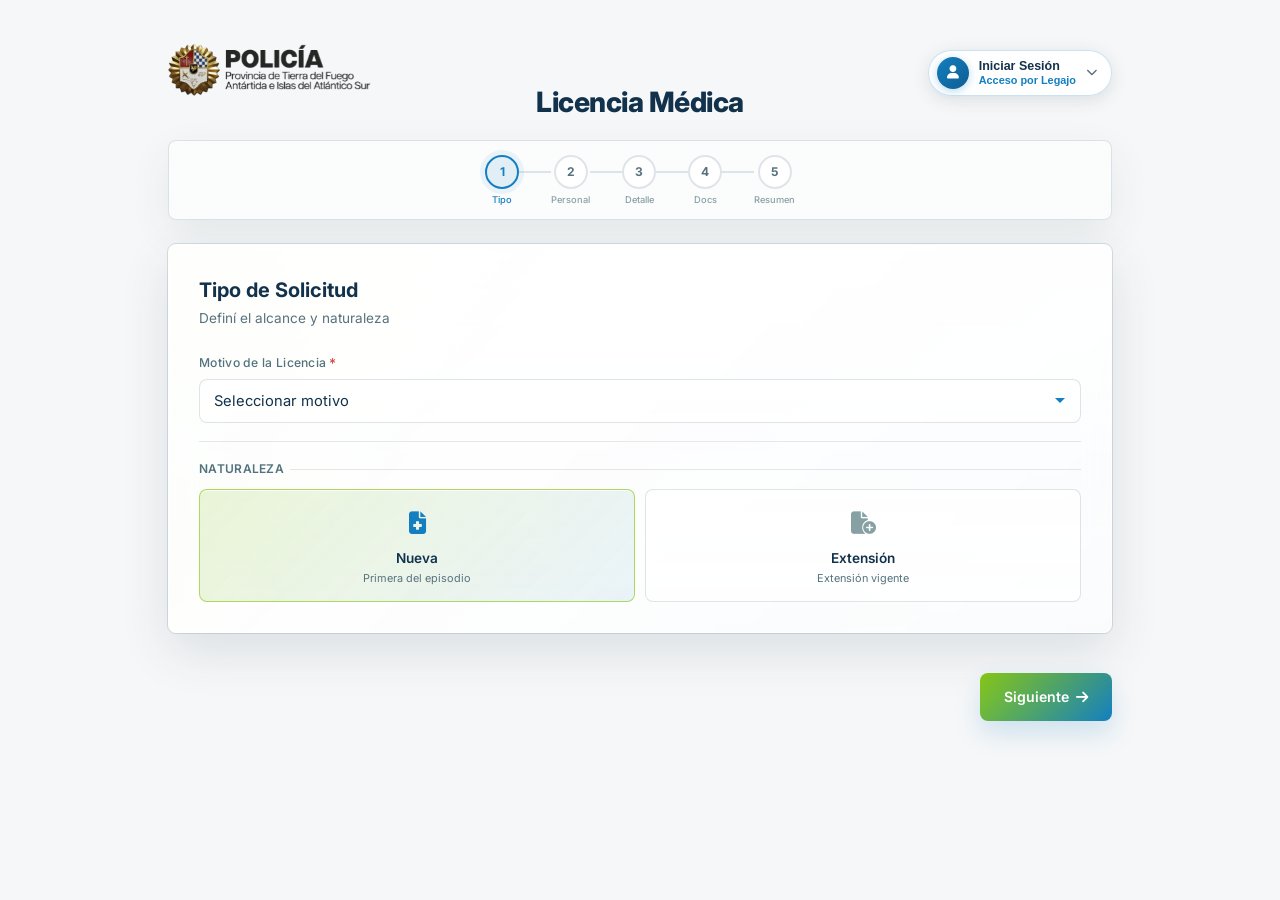
==== index.html @ 3d6df46b "style: refactor HTML structure to improve layout consistency and code readability" ====
<!DOCTYPE html>
<html lang="es">

<head>
    <meta charset="UTF-8">
    <meta name="viewport" content="width=device-width, initial-scale=1.0, maximum-scale=1.0, user-scalable=no">
    <title>Policía de Tierra del Fuego - Licencia Médica</title>

    <!-- Fonts & Icons -->
    <link rel="preconnect" href="https://fonts.googleapis.com">
    <link rel="preconnect" href="https://fonts.gstatic.com" crossorigin>
    <link
        href="https://fonts.googleapis.com/css2?family=Inter:ital,opsz,wght@0,14..32,100..900;1,14..32,100..900&display=swap"
        rel="stylesheet">
    <link rel="stylesheet" href="https://cdnjs.cloudflare.com/ajax/libs/font-awesome/6.5.0/css/all.min.css">

    <!-- Custom Styles -->
    <link rel="stylesheet" href="styles.css">
</head>

<body>
    <div class="bg-atm"></div>
    <div class="toast-c" id="toastC"></div>

    <!-- ═══ MODAL ÉXITO DE SOLICITUD ═══ -->
    <div class="mod-ov" id="modOk">
        <div class="mod-bx">
            <div class="si"><i class="fas fa-check"></i></div>
            <h2>Solicitud Registrada</h2>
            <p>La licencia fue ingresada al sistema.</p>
            <div class="tr-num" id="trNum">LM-2025-00001</div>
            <p style="font-size:.75rem;margin-top:4px">Se notificará automáticamente al jefe de dependencia.</p>
            <button class="btn-p" onclick="resetApp()" style="width:100%;justify-content:center;margin-top:16px">
                <i class="fas fa-plus"></i> Nueva Solicitud
            </button>
        </div>
    </div>

    <!-- ═══ MODAL LOGIN ═══ -->
    <div class="login-ov" id="modLogin">
        <div class="login-card">
            <div class="login-badge">
                <img src="img/escudo_oro.png" alt="Escudo Policía TDF">
            </div>
            <h2 style="font-size:1.3rem;font-weight:700;margin-bottom:4px">Acceso al Sistema</h2>
            <p style="font-size:0.8rem;color:var(--fg-muted);margin-bottom:20px">Policía de Tierra del Fuego</p>

            <form onsubmit="doLogin(event)" style="display:flex;flex-direction:column;gap:14px">
                <div class="fg" style="text-align:left">
                    <label>Número de Legajo <span class="rq">*</span></label>
                    <input type="text" id="loginLeg" placeholder="Ej: 12345" maxlength="8" inputmode="numeric" required>
                </div>
                <div class="fg" style="text-align:left">
                    <label>Contraseña <span class="rq">*</span></label>
                    <input type="password" id="loginPass" placeholder="••••••••" required>
                </div>
                <button type="submit" class="btn-p" style="width:100%;justify-content:center;margin-top:6px">
                    <i class="fas fa-right-to-bracket"></i> Iniciar Sesión
                </button>
            </form>

            <div class="divider" style="margin:18px 0 14px"></div>

            <button class="btn-s" onclick="demoLogin()" style="width:100%;justify-content:center;font-size:0.8rem">
                <i class="fas fa-bolt" style="color:var(--gold)"></i> Acceso Rápido Demo (Legajo 12345)
            </button>
            <button onclick="closeLoginModal()"
                style="background:transparent;border:none;color:var(--fg-muted);font-size:0.75rem;margin-top:12px;cursor:pointer">
                Continuar sin iniciar sesión
            </button>
        </div>
    </div>

    <!-- ═══ MODAL CAMBIAR CONTRASEÑA ═══ -->
    <div class="mod-ov" id="modPassword">
        <div class="mod-bx">
            <div class="mod-head">
                <h3><i class="fas fa-key" style="color:var(--gold)"></i> Cambiar Contraseña</h3>
                <button class="mod-close" onclick="closePasswordModal()"><i class="fas fa-times"></i></button>
            </div>
            <form onsubmit="savePassword(event)" style="display:flex;flex-direction:column;gap:12px;text-align:left">
                <div class="fg">
                    <label>Contraseña Actual <span class="rq">*</span></label>
                    <input type="password" id="pwCurr" required placeholder="••••••••">
                </div>
                <div class="fg">
                    <label>Nueva Contraseña <span class="rq">*</span></label>
                    <input type="password" id="pwNew" required placeholder="Mínimo 6 caracteres">
                </div>
                <div class="fg">
                    <label>Confirmar Nueva Contraseña <span class="rq">*</span></label>
                    <input type="password" id="pwConf" required placeholder="Repetir contraseña">
                </div>
                <div style="display:flex;gap:10px;justify-content:flex-end;margin-top:8px">
                    <button type="button" class="btn-s" onclick="closePasswordModal()">Cancelar</button>
                    <button type="submit" class="btn-p"><i class="fas fa-check"></i> Actualizar</button>
                </div>
            </form>
        </div>
    </div>

    <!-- ═══ MODAL MIS SOLICITUDES ═══ -->
    <div class="mod-ov" id="modRequests">
        <div class="mod-bx mod-lg">
            <div class="mod-head">
                <h3><i class="fas fa-folder-open" style="color:var(--gold)"></i> Mis Solicitudes de Licencia</h3>
                <button class="mod-close" onclick="closeMyRequestsModal()"><i class="fas fa-times"></i></button>
            </div>
            <p style="font-size:0.8rem;color:var(--fg-muted)">Historial de licencias tramitadas por tu legajo.</p>
            <div class="req-list" id="reqListContainer">
                <!-- Contenido dinámico -->
            </div>
            <div style="display:flex;justify-content:flex-end;margin-top:16px">
                <button class="btn-s" onclick="closeMyRequestsModal()">Cerrar</button>
            </div>
        </div>
    </div>

    <div class="app">
        <!-- HEADER PRINCIPAL -->
        <header class="hdr">
            <div class="hdr-left">
                <div class="hdr-shield">
                    <img src="img/escudo_oro.png" alt="Policía de Tierra del Fuego" class="shield-img">
                </div>
            </div>

            <div class="hdr-center">
                <h1 class="hdr-title">Licencia Médica</h1>
            </div>

            <div class="hdr-right">
                <div class="user-top-bar">
                    <button class="user-btn" id="btnUserMenu" onclick="toggleUserDropdown()"
                        aria-label="Menú de Usuario">
                        <div class="user-avatar" id="hdrUserAvatar"><i class="fas fa-user"></i></div>
                        <div class="user-info-text">
                            <span class="user-name" id="hdrUserName">Iniciar Sesión</span>
                            <span class="user-leg" id="hdrUserLeg">Acceso por Legajo</span>
                        </div>
                        <i class="fas fa-chevron-down user-arrow"></i>
                    </button>
                    <div class="user-dropdown" id="userDropdown">
                        <div class="ud-header">
                            <div class="ud-name" id="udName">Sin sesión activa</div>
                            <div class="ud-leg" id="udLeg">Ingresá tu legajo</div>
                        </div>
                        <div id="udMenuLogged" style="display:none">
                            <a href="perfil.html" class="ud-item" style="text-decoration:none"><i
                                    class="fas fa-id-card"></i> Mi Perfil y Autorizaciones</a>
                            <button class="ud-item" onclick="openPasswordModal()"><i class="fas fa-key"></i> Cambiar
                                Contraseña</button>
                            <button class="ud-item" onclick="openMyRequestsModal()"><i class="fas fa-folder-open"></i>
                                Mis Solicitudes</button>
                            <div class="ud-divider"></div>
                            <button class="ud-item logout" onclick="doLogout()"><i
                                    class="fas fa-right-from-bracket"></i> Cerrar Sesión</button>
                        </div>
                        <div id="udMenuGuest">
                            <button class="ud-item" onclick="openLoginModal()"><i class="fas fa-right-to-bracket"></i>
                                Iniciar Sesión</button>
                        </div>
                    </div>
                </div>
            </div>
        </header>

        <!-- BARRA PROGRESO MOBILE -->
        <div class="prog-bar" id="progBar">
            <div class="prog-top">
                <span class="prog-step" id="pS"><i class="fas fa-clipboard-list"></i> Tipo de Solicitud</span>
                <span class="prog-total" id="pT">1 / 6</span>
            </div>
            <div class="prog-track">
                <div class="prog-fill" id="pF" style="width:16.66%"></div>
            </div>
        </div>

        <!-- STEPPER DESKTOP -->
        <nav class="stepper" id="stepper" aria-label="Pasos">
            <div class="st-i act" data-step="1">
                <div class="st-c">1</div><span class="st-l">Tipo</span>
            </div>
            <div class="st-ln" data-line="1"></div>
            <div class="st-i" data-step="2">
                <div class="st-c">2</div><span class="st-l">Personal</span>
            </div>
            <div class="st-ln hid" data-line="2" id="lnTer"></div>
            <div class="st-i hid" data-step="3" id="sTer">
                <div class="st-c">3</div><span class="st-l">Tercero</span>
            </div>
            <div class="st-ln" data-line="3"></div>
            <div class="st-i" data-step="4">
                <div class="st-c">4</div><span class="st-l">Detalle</span>
            </div>
            <div class="st-ln" data-line="4"></div>
            <div class="st-i" data-step="5">
                <div class="st-c">5</div><span class="st-l">Docs</span>
            </div>
            <div class="st-ln" data-line="5"></div>
            <div class="st-i" data-step="6">
                <div class="st-c">6</div><span class="st-l">Resumen</span>
            </div>
        </nav>

        <!-- ═══ PASO 1: TIPO DE SOLICITUD ═══ -->
        <section class="panel act" id="p1">
            <div class="card">
                <h2 class="card-t">Tipo de Solicitud</h2>
                <p class="card-s">Definí el alcance y naturaleza</p>
                <div class="fg" id="fgMotivo">
                    <label>Motivo de la Licencia <span class="rq">*</span></label>
                    <select id="sMotivo" onchange="onMotivoChange()">
                        <option value="">Seleccionar motivo</option>
                    </select>
                    <span class="em" id="eMotivo"><i class="fas fa-exclamation-circle"></i> Seleccioná un motivo</span>
                    <div id="helpMotivo"
                        style="display:none;font-size:0.8rem;color:var(--gold);margin-top:6px;align-items:center;gap:6px">
                        <i class="fas fa-info-circle"></i> <span></span>
                    </div>
                </div>
                <div class="divider"></div>
                <div class="sec-lbl">Naturaleza</div>
                <div class="rc-g">
                    <div class="rc sel" id="rcN" onclick="setNat('nueva')" tabindex="0" role="radio"
                        aria-checked="true">
                        <div class="rc-i"><i class="fas fa-file-medical"></i></div>
                        <h4>Nueva</h4>
                        <p>Primera del episodio</p>
                    </div>
                    <div class="rc" id="rcP" onclick="setNat('extension')" tabindex="0" role="radio"
                        aria-checked="false">
                        <div class="rc-i"><i class="fas fa-file-circle-plus"></i></div>
                        <h4>Extensión</h4>
                        <p>Extensión vigente</p>
                    </div>
                </div>
                <div class="cond" id="cProl">
                    <div class="fg">
                        <label>Licencia Anterior a Extender <span class="rq">*</span></label>
                        <select id="nroLicAnt" onchange="onLicAntChange()">
                            <option value="">Seleccionar licencia vigente...</option>
                        </select>
                        <span class="em" id="eNroL"><i class="fas fa-exclamation-circle"></i> Seleccioná una licencia
                            vigente</span>
                    </div>
                </div>
            </div>
            <div class="nav-btns">
                <div class="spacer"></div>
                <button class="btn-p" onclick="next(1)">Siguiente <i class="fas fa-arrow-right"></i></button>
            </div>
        </section>

        <!-- ═══ PASO 2: DATOS DEL PERSONAL ═══ -->
        <section class="panel" id="p2">
            <div class="card">
                <h2 class="card-t">Datos del Personal</h2>
                <p class="card-s">Información del efectivo policial</p>
                <div class="fgrid">
                    <div class="locked-info-banner">
                        <i class="fas fa-user-lock"></i>
                        <div>
                            <strong>Datos Institucionales Oficiales</strong>
                            <p>Los datos del personal provienen del Legajo Policial y no pueden modificarse.</p>
                        </div>
                    </div>
                    <div class="fg">
                        <label>Legajo <i class="fas fa-lock" style="color:var(--blue);font-size:0.7rem;margin-left:4px"
                                title="Dato oficial no modificable"></i> <span class="rq">*</span></label>
                        <input type="text" id="sLeg" placeholder="Ej: 12345" maxlength="8" inputmode="numeric" readonly
                            tabindex="-1">
                        <span class="em" id="eLeg"><i class="fas fa-exclamation-circle"></i> Requerido</span>
                    </div>
                    <div class="fg">
                        <label>Jerarquía <i class="fas fa-lock"
                                style="color:var(--blue);font-size:0.7rem;margin-left:4px"
                                title="Dato oficial no modificable"></i> <span class="rq">*</span></label>
                        <select id="sGra" disabled>
                            <option value="">Seleccionar</option>
                        </select>
                        <span class="em" id="eGra"><i class="fas fa-exclamation-circle"></i> Requerido</span>
                    </div>
                    <div class="fg">
                        <label>DNI <i class="fas fa-lock" style="color:var(--blue);font-size:0.7rem;margin-left:4px"
                                title="Dato oficial no modificable"></i> <span class="rq">*</span></label>
                        <input type="text" id="sDni" placeholder="Ej: 35123456" maxlength="10" inputmode="numeric"
                            readonly tabindex="-1">
                        <span class="em" id="eDni"><i class="fas fa-exclamation-circle"></i> Requerido</span>
                    </div>
                    <div class="fg full">
                        <label>Apellido y Nombres <i class="fas fa-lock"
                                style="color:var(--blue);font-size:0.7rem;margin-left:4px"
                                title="Dato oficial no modificable"></i> <span class="rq">*</span></label>
                        <input type="text" id="sNom" placeholder="Apellido, Nombres" autocomplete="name" readonly
                            tabindex="-1">
                        <span class="em" id="eNom"><i class="fas fa-exclamation-circle"></i> Requerido</span>
                    </div>
                    <div class="fg">
                        <label>Teléfono <i class="fas fa-lock"
                                style="color:var(--blue);font-size:0.7rem;margin-left:4px"
                                title="Dato oficial no modificable"></i> <span class="rq">*</span></label>
                        <input type="tel" id="sTel" placeholder="Ej: 2901 555-1234" inputmode="tel" autocomplete="tel"
                            readonly tabindex="-1">
                        <span class="em" id="eTel"><i class="fas fa-exclamation-circle"></i> Requerido</span>
                    </div>
                    <div class="fg">
                        <label>Email <i class="fas fa-lock" style="color:var(--blue);font-size:0.7rem;margin-left:4px"
                                title="Dato oficial no modificable"></i> <span class="rq">*</span></label>
                        <input type="email" id="sEma" placeholder="correo@ejemplo.com" inputmode="email"
                            autocomplete="email" readonly tabindex="-1">
                        <span class="em" id="eEma"><i class="fas fa-exclamation-circle"></i> Requerido</span>
                    </div>
                    <div class="fg full">
                        <label>Domicilio Real Constituido <i class="fas fa-lock"
                                style="color:var(--blue);font-size:0.7rem;margin-left:4px"
                                title="Dato oficial no modificable"></i> <span class="rq">*</span></label>
                        <input type="text" id="sDir" placeholder="Calle, número, piso, depto"
                            autocomplete="street-address" readonly tabindex="-1">
                        <span class="em" id="eDir"><i class="fas fa-exclamation-circle"></i> Requerido</span>
                    </div>
                    <div class="fg full">
                        <label>Lugar de Usufructo <span class="rq">*</span> <span class="rq"
                                style="font-weight:normal;font-size:0.75rem;color:var(--txt-s)">(Dirección constituida
                                para la licencia)</span></label>
                        <input type="text" id="sUsu"
                            placeholder="Calle, número, piso, depto donde cumplirá la licencia">
                        <span class="em" id="eUsu"><i class="fas fa-exclamation-circle"></i> Requerido</span>
                    </div>
                    <div class="fg">
                        <label>Localidad</label>
                        <input type="text" id="sLoc" placeholder="Ej: Ushuaia">
                    </div>
                    <div class="fg">
                        <label>Código Postal</label>
                        <input type="text" id="sCP" placeholder="Ej: V9410" maxlength="10">
                    </div>
                </div>
                <div class="divider"></div>
                <div class="fg" style="margin-bottom:0">
                    <label><i class="fas fa-building-shield"
                            style="color:var(--gold);margin-right:3px;font-size:.75rem"></i> Dependencia <span
                            class="rq">*</span></label>
                    <select id="sDep" onchange="onDep()">
                        <option value="">Seleccionar dependencia</option>
                    </select>
                    <span class="em" id="eDep"><i class="fas fa-exclamation-circle"></i> Requerido</span>
                    <div class="jefe-box" id="jBox" style="display:none">
                        <div class="jb-i"><i class="fas fa-user-tie"></i></div>
                        <div class="jb-n">
                            <div class="jb-lb">Jefe a notificar</div>
                            <div class="jb-nm" id="jNm">-</div>
                            <div class="jb-dp" id="jDp">-</div>
                        </div>
                    </div>
                </div>
            </div>
            <div class="nav-btns">
                <button class="btn-s" onclick="prev(2)"><i class="fas fa-arrow-left"></i> Anterior</button>
                <button class="btn-p" onclick="next(2)">Siguiente <i class="fas fa-arrow-right"></i></button>
            </div>
        </section>

        <!-- ═══ PASO 3: DATOS DEL TERCERO ═══ -->
        <section class="panel" id="p3">
            <div class="card">
                <h2 class="card-t">Datos del Tercero</h2>
                <p class="card-s">Persona a quien asistís (Atención Familiar)</p>

                <div class="alert warn"
                    style="margin-bottom:20px; display:flex; align-items:flex-start; gap:12px; background:rgba(217,119,6,0.12); border:1px solid rgba(217,119,6,0.3); padding:14px 16px; border-radius:10px;">
                    <i class="fas fa-exclamation-triangle" style="color:#d97706; font-size:1.2rem; margin-top:2px;"></i>
                    <div style="font-size:0.85rem; color:var(--txt-p, #1e293b); line-height:1.4;">
                        <strong
                            style="color:#b45309; display:block; margin-bottom:2px; font-weight:700;">IMPORTANTE:</strong>
                        Solo se contemplarán para la licencia por Atención Familiar aquellas personas previamente
                        consignadas y declaradas.
                    </div>
                </div>

                <div class="fg">
                    <label>Vínculo <span class="rq">*</span></label>
                    <select id="tVin">
                        <option value="">Seleccionar</option>
                        <option>Hijo/a</option>
                        <option>Esposo/a</option>
                        <option>Concubino/a</option>
                        <option>Padre</option>
                        <option>Madre</option>
                        <option>Hermano/a</option>
                        <option>Suegro/a</option>
                        <option>Nuera/Yerno</option>
                        <option>Otro</option>
                    </select>
                    <span class="em" id="eTV"><i class="fas fa-exclamation-circle"></i> Seleccioná</span>
                </div>
                <div class="fg">
                    <label>Nombre Completo <span class="rq">*</span></label>
                    <input type="text" id="tNom" placeholder="Apellido, Nombres">
                    <span class="em" id="eTN"><i class="fas fa-exclamation-circle"></i> Requerido</span>
                </div>
                <div class="fg">
                    <label>DNI <span class="rq">*</span></label>
                    <input type="text" id="tDni" placeholder="Ej: 35123456" maxlength="10" inputmode="numeric">
                    <span class="em" id="eTD"><i class="fas fa-exclamation-circle"></i> Requerido</span>
                </div>
                <div class="fg">
                    <label>Fecha de Nacimiento</label>
                    <input type="date" id="tFN">
                </div>
            </div>
            <div class="nav-btns">
                <button class="btn-s" onclick="prev(3)"><i class="fas fa-arrow-left"></i> Anterior</button>
                <button class="btn-p" onclick="next(3)">Siguiente <i class="fas fa-arrow-right"></i></button>
            </div>
        </section>

        <!-- ═══ PASO 4: DETALLE DE LA LICENCIA ═══ -->
        <section class="panel" id="p4">
            <div class="card">
                <h2 class="card-t">Detalle de la Licencia</h2>
                <p class="card-s">Información clínica y períodos</p>
                <div class="fgrid">
                    <div class="fg">
                        <label>Fecha Desde <span class="rq">*</span></label>
                        <input type="date" id="lDes">
                        <span class="em" id="eDes"><i class="fas fa-exclamation-circle"></i> Requerido</span>
                    </div>
                    <div class="fg">
                        <label>Fecha Hasta <span class="rq">*</span></label>
                        <input type="date" id="lHas">
                        <span class="em" id="eHas"><i class="fas fa-exclamation-circle"></i> Requerido</span>
                    </div>
                    <div class="fg full">
                        <label>Diagnóstico <span class="rq">*</span></label>
                        <input type="text" id="lCie" placeholder="Ej: J06.9 - Infección aguda vías respiratorias">
                        <span class="em" id="eCie"><i class="fas fa-exclamation-circle"></i> Requerido</span>
                    </div>
                </div>
                <div class="divider"></div>
                <div class="chk" id="chkI" onclick="togI()" tabindex="0" role="checkbox" aria-checked="false">
                    <div class="ck-b"><i class="fas fa-check"></i></div>
                    <span><i class="fas fa-hospital" style="color:var(--danger);margin-right:3px;font-size:.8rem"></i>
                        Requiere internación</span>
                </div>
                <div class="cond" id="cInt">
                    <div class="fgrid">
                        <div class="fg"><label>Fecha Ingreso</label><input type="date" id="lFI"></div>
                        <div class="fg"><label>Sala / Piso</label><input type="text" id="lSal"
                                placeholder="Ej: Piso 3, Sala 12"></div>
                    </div>
                </div>
            </div>
            <div class="nav-btns">
                <button class="btn-s" onclick="prev(4)"><i class="fas fa-arrow-left"></i> Anterior</button>
                <button class="btn-p" onclick="next(4)">Siguiente <i class="fas fa-arrow-right"></i></button>
            </div>
        </section>

        <!-- ═══ PASO 5: DOCUMENTACIÓN ═══ -->
        <section class="panel" id="p5">
            <div class="card">
                <h2 class="card-t">Documentación</h2>
                <p class="card-s">Subí certificados y estudios</p>
                <div class="um">
                    <div>
                        <div class="us-t"><i class="fas fa-file-medical-alt"></i> Certificado Médico</div>
                        <div class="uz" id="zC" onclick="document.getElementById('fC').click()"
                            ondragover="dO(event,'zC')" ondragleave="dL(event,'zC')" ondrop="dD(event,'cert')">
                            <input type="file" id="fC" accept=".pdf,.jpg,.jpeg,.png" onchange="fS(event,'cert')"
                                multiple>
                            <div class="uz-i"><i class="fas fa-cloud-upload-alt"></i></div>
                            <h4>Tocá para seleccionar</h4>
                            <p>PDF, JPG o PNG. Máx 10MB.</p>
                        </div>
                        <div class="fl-l" id="lC"></div>
                    </div>
                    <div class="divider" style="margin:16px 0"></div>
                    <div class="fg full" style="margin-bottom:0">
                        <label><i class="fas fa-link" style="color:var(--gold);margin-right:4px"></i> URL del
                            Certificado Online <span class="rq">*</span> <span class="rq"
                                style="font-weight:normal;font-size:0.75rem;color:var(--txt-s)">(Requerido si no se
                                adjunta archivo)</span></label>
                        <input type="url" id="certUrl" placeholder="Ej: https://misalud.gob.ar/certificado/123456"
                            autocomplete="off">
                        <span class="em" id="eCertUrl"><i class="fas fa-exclamation-circle"></i> Adjuntá el certificado
                            o ingresá una URL válida</span>
                    </div>
                </div>
            </div>
            <div class="nav-btns">
                <button class="btn-s" onclick="prev(5)"><i class="fas fa-arrow-left"></i> Anterior</button>
                <button class="btn-p" onclick="next(5)">Siguiente <i class="fas fa-arrow-right"></i></button>
            </div>
        </section>

        <!-- ═══ PASO 6: RESUMEN Y CONFIRMACIÓN ═══ -->
        <section class="panel" id="p6">
            <div class="card">
                <h2 class="card-t">Resumen de la Solicitud</h2>

                <!-- Aviso Destacado de Atención -->
                <div class="info-banner"
                    style="margin-top:12px;margin-bottom:20px;border-color:rgba(214, 69, 69, 0.3);background:linear-gradient(135deg, rgba(214, 69, 69, 0.08), rgba(245, 158, 11, 0.08))">
                    <i class="fas fa-exclamation-triangle"
                        style="color:var(--danger);font-size:1.3rem;margin-top:2px"></i>
                    <div>
                        <strong style="color:var(--danger);font-size:0.9rem;display:block;margin-bottom:2px">
                            ¡ATENCIÓN! Verificá los datos antes de confirmar
                        </strong>
                        <p style="margin:0;font-size:0.82rem;color:var(--fg);line-height:1.45">
                            Revisá atentamente toda la información del informe (datos personales, período de licencia,
                            diagnóstico y archivos adjuntos) antes de realizar el envío formal.
                        </p>
                    </div>
                </div>

                <div id="sumC"></div>
            </div>
            <div class="nav-btns">
                <button class="btn-s" onclick="prev(6)"><i class="fas fa-arrow-left"></i> Anterior</button>
                <button class="btn-p" onclick="doSubmit()"><i class="fas fa-paper-plane"></i> Confirmar y
                    Enviar</button>
            </div>
        </section>
    </div>

    <!-- BOTTOM BAR MOBILE -->
    <div class="bot-bar" id="botBar">
        <button class="btn-s" id="bPrev" onclick="prev(S.cur)" style="display:none"><i class="fas fa-arrow-left"></i>
            Anterior</button>
        <button class="btn-p" id="bNext" onclick="next(S.cur)">Siguiente <i class="fas fa-arrow-right"></i></button>
        <button class="btn-p" id="bSub" onclick="doSubmit()" style="display:none"><i class="fas fa-paper-plane"></i>
            Confirmar</button>
    </div>

    <!-- ═══ SCRIPTS Y LÓGICA DE APLICACIÓN ═══ -->
    <script>
        /* ═══ DATOS DE REFERENCIA ═══ */
        let DEPS = [];
        let MOTIVOS = [];
        let JERARQUIAS = [];
        let ESPECIALIDADES = [];
        let LICENCIAS_VIGENTES = [
            { nro: "LM-2025-00123", motivo: "Enfermedad común", desde: "01/03/2025", hasta: "15/03/2025" },
            { nro: "LM-2025-00088", motivo: "Accidente de trabajo", desde: "20/02/2025", hasta: "10/03/2025" },
            { nro: "LM-2025-00045", motivo: "Atención grupo familiar", desde: "05/03/2025", hasta: "12/03/2025" }
        ];

        /* ═══ ESTADO DE LA SOLICITUD ═══ */
        const S = {
            cur: 1,
            tipo: 'propia',
            motivo: '',
            nat: 'nueva',
            intern: false,
            jefe: null,
            arch: { cert: [], est: [], rec: [] }
        };

        const SL = {
            1: { i: 'fa-clipboard-list', l: 'Tipo de Solicitud' },
            2: { i: 'fa-id-badge', l: 'Datos del Personal' },
            3: { i: 'fa-people-arrows', l: 'Datos del Tercero' },
            4: { i: 'fa-notes-medical', l: 'Detalle de la Licencia' },
            5: { i: 'fa-paperclip', l: 'Documentacion' },
            6: { i: 'fa-check-double', l: 'Resumen y Envio' }
        };

        /* ═══ USUARIO & AUTENTICACIÓN ═══ */
        let CURRENT_USER = null;

        const MOCK_USERS = {
            "12345": {
                legajo: "12345",
                grado: "Principal",
                nombre: "Pérez, Juan Carlos",
                dni: "35123456",
                cuil: "20-35123456-8",
                fechaNac: "1988-05-14",
                telefono: "2901 555-4321",
                email: "jcperez@policiatdf.gob.ar",
                domicilio: "Av. San Martín 450, Ushuaia",
                usufructo: "Av. San Martín 450, Ushuaia",
                obraSocial: "OSPF",
                nroAfiliado: "8845120",
                dependenciaId: 1
            }
        };

        /* ═══ INICIALIZACIÓN ═══ */
        (async function init() {
            const sDep = document.getElementById('sDep');
            const sMot = document.getElementById('sMotivo');
            const sGra = document.getElementById('sGra');
            const sEsp = document.getElementById('lEsp');

            const renderSelect = (el, items, placeholder, valKey = 'nombre', textKey = 'nombre') => {
                if (!el) return;
                el.innerHTML = `<option value="">${placeholder}</option>`;
                items.forEach(item => {
                    const opt = document.createElement('option');
                    opt.value = item[valKey] || item.id || item;
                    opt.textContent = item[textKey] || item;
                    el.appendChild(opt);
                });
            };

            try {
                const resDeps = await fetch('json/dependencias.json');
                if (resDeps.ok) DEPS = await resDeps.json();
            } catch (err) { console.warn('Error cargando dependencias.json:', err); }

            try {
                const resMot = await fetch('json/motivos.json');
                if (resMot.ok) MOTIVOS = await resMot.json();
            } catch (err) { console.warn('Error cargando motivos.json:', err); }

            try {
                const resGra = await fetch('json/jerarquias.json');
                if (resGra.ok) JERARQUIAS = await resGra.json();
            } catch (err) { console.warn('Error cargando jerarquias.json:', err); }

            try {
                const resEsp = await fetch('json/especialidades.json');
                if (resEsp.ok) ESPECIALIDADES = await resEsp.json();
            } catch (err) { console.warn('Error cargando especialidades.json:', err); }

            renderSelect(sDep, DEPS, 'Seleccionar dependencia', 'id', 'nombre');
            renderSelect(sMot, MOTIVOS, 'Seleccionar motivo', 'nombre', 'nombre');
            renderSelect(sGra, JERARQUIAS, 'Seleccionar', 'nombre', 'nombre');
            if (sEsp) renderSelect(sEsp, ESPECIALIDADES, 'Seleccionar', 'nombre', 'nombre');

            renderLicenciasVigentes();
            updateUserHeaderUI();
            updVis();
            updBot();
        })();

        function renderLicenciasVigentes() {
            const sel = document.getElementById('nroLicAnt');
            if (!sel) return;
            sel.innerHTML = '<option value="">Seleccionar licencia vigente...</option>';
            LICENCIAS_VIGENTES.forEach(lic => {
                const o = document.createElement('option');
                o.value = lic.nro;
                o.textContent = `${lic.nro} — ${lic.motivo} (Vigente hasta ${lic.hasta})`;
                sel.appendChild(o);
            });
        }

        /* ═══ MENÚ Y AUTENTICACIÓN ═══ */
        function toggleUserDropdown() {
            const dropdown = document.getElementById('userDropdown');
            const btn = document.getElementById('btnUserMenu');
            dropdown.classList.toggle('show');
            btn.classList.toggle('active');
        }

        document.addEventListener('click', (e) => {
            const bar = document.querySelector('.user-top-bar');
            if (bar && !bar.contains(e.target)) {
                document.getElementById('userDropdown')?.classList.remove('show');
                document.getElementById('btnUserMenu')?.classList.remove('active');
            }
        });

        function openLoginModal() {
            document.getElementById('modLogin').classList.add('vis');
            document.getElementById('userDropdown').classList.remove('show');
        }

        function closeLoginModal() {
            document.getElementById('modLogin').classList.remove('vis');
        }

        function doLogin(e) {
            e.preventDefault();
            const leg = document.getElementById('loginLeg').value.trim();
            if (!leg) {
                toast('Ingresá tu número de legajo', 'er');
                return;
            }

            let user = MOCK_USERS[leg] || {
                legajo: leg,
                grado: "Agente",
                nombre: `Oficial (Legajo ${leg})`,
                dni: `${leg}000`,
                telefono: "2901 555-0000",
                email: `legajo${leg}@policiatdf.gob.ar`,
                domicilio: "Domicilio Registrado",
                usufructo: "Domicilio Registrado",
                dependenciaId: 1
            };

            setSession(user);
            closeLoginModal();
            toast(`Bienvenido/a, ${user.nombre}`, 'ok');
        }

        function demoLogin() {
            document.getElementById('loginLeg').value = "12345";
            document.getElementById('loginPass').value = "123456";
            doLogin(new Event('submit'));
        }

        function setSession(user) {
            CURRENT_USER = user;
            updateUserHeaderUI();
            fillPersonalDataFromUser();
        }

        function doLogout() {
            CURRENT_USER = null;
            updateUserHeaderUI();
            document.getElementById('userDropdown').classList.remove('show');
            toast('Sesión cerrada correctamente', 'in');
        }

        function updateUserHeaderUI() {
            const btnAvatar = document.getElementById('hdrUserAvatar');
            const hdrName = document.getElementById('hdrUserName');
            const hdrLeg = document.getElementById('hdrUserLeg');
            const udName = document.getElementById('udName');
            const udLeg = document.getElementById('udLeg');
            const menuLogged = document.getElementById('udMenuLogged');
            const menuGuest = document.getElementById('udMenuGuest');

            if (CURRENT_USER) {
                hdrName.textContent = CURRENT_USER.nombre;
                hdrLeg.textContent = `Legajo: ${CURRENT_USER.legajo}`;
                udName.textContent = CURRENT_USER.nombre;
                udLeg.textContent = `${CURRENT_USER.grado} — Legajo ${CURRENT_USER.legajo}`;
                btnAvatar.innerHTML = `<i class="fas fa-user-check"></i>`;
                menuLogged.style.display = 'block';
                menuGuest.style.display = 'none';
            } else {
                hdrName.textContent = 'Iniciar Sesión';
                hdrLeg.textContent = 'Acceso por Legajo';
                udName.textContent = 'Sin sesión activa';
                udLeg.textContent = 'Ingresá tu legajo';
                btnAvatar.innerHTML = `<i class="fas fa-user"></i>`;
                menuLogged.style.display = 'none';
                menuGuest.style.display = 'block';
            }
        }

        function fillPersonalDataFromUser() {
            if (!CURRENT_USER) return;
            const setVal = (id, val) => {
                const el = document.getElementById(id);
                if (el && val) el.value = val;
            };

            setVal('sLeg', CURRENT_USER.legajo);
            setVal('sGra', CURRENT_USER.grado);
            setVal('sDni', CURRENT_USER.dni);
            setVal('sNom', CURRENT_USER.nombre);
            setVal('sTel', CURRENT_USER.telefono);
            setVal('sEma', CURRENT_USER.email);
            setVal('sDir', CURRENT_USER.domicilio);
            setVal('sUsu', CURRENT_USER.usufructo);
            if (CURRENT_USER.dependenciaId) {
                const sDep = document.getElementById('sDep');
                if (sDep) {
                    sDep.value = CURRENT_USER.dependenciaId;
                    onDep();
                }
            }
        }

        /* ═══ MODALES SECUNDARIOS ═══ */
        function openPasswordModal() {
            if (!CURRENT_USER) return openLoginModal();
            document.getElementById('userDropdown').classList.remove('show');
            document.getElementById('pwCurr').value = '';
            document.getElementById('pwNew').value = '';
            document.getElementById('pwConf').value = '';
            document.getElementById('modPassword').classList.add('vis');
        }

        function closePasswordModal() {
            document.getElementById('modPassword').classList.remove('vis');
        }

        function savePassword(e) {
            e.preventDefault();
            const pNew = document.getElementById('pwNew').value;
            const pConf = document.getElementById('pwConf').value;

            if (pNew.length < 6) return toast('La contraseña debe tener al menos 6 caracteres', 'er');
            if (pNew !== pConf) return toast('Las contraseñas no coinciden', 'er');

            closePasswordModal();
            toast('Contraseña modificada correctamente', 'ok');
        }

        function openMyRequestsModal() {
            if (!CURRENT_USER) return openLoginModal();
            document.getElementById('userDropdown').classList.remove('show');
            const container = document.getElementById('reqListContainer');
            container.innerHTML = `
                <div class="req-item">
                    <div>
                        <div class="req-id">LM-2025-00123</div>
                        <div class="req-sub">Enfermedad común • 5 días</div>
                    </div>
                    <span class="badge gn"><i class="fas fa-check"></i> Aprobada</span>
                </div>
                <div class="req-item">
                    <div>
                        <div class="req-id">LM-2025-00456</div>
                        <div class="req-sub">Atención familiar • 3 días</div>
                    </div>
                    <span class="badge am"><i class="fas fa-clock"></i> En revisión</span>
                </div>
            `;
            document.getElementById('modRequests').classList.add('vis');
        }

        function closeMyRequestsModal() {
            document.getElementById('modRequests').classList.remove('vis');
        }

        /* ═══ MANEJO DE PASO 1 (MOTIVOS Y NATURALEZA) ═══ */
        function onMotivoChange() {
            const m = document.getElementById('sMotivo').value;
            S.motivo = m;
            const norm = m.toLowerCase().normalize("NFD").replace(/[\u0300-\u036f]/g, "");
            S.tipo = (norm.includes('atencion familiar') || norm.includes('atencion a familiar')) ? 'atendible' : 'propia';
            updVis();
        }

        function setNat(n) {
            if (n === 'prolongacion') n = 'extension';
            S.nat = n;
            document.getElementById('rcN').classList.toggle('sel', n === 'nueva');
            document.getElementById('rcP').classList.toggle('sel', n === 'extension');
            document.getElementById('rcN').setAttribute('aria-checked', n === 'nueva');
            document.getElementById('rcP').setAttribute('aria-checked', n === 'extension');

            const c = document.getElementById('cProl');
            const sMot = document.getElementById('sMotivo');
            const helpMot = document.getElementById('helpMotivo');

            if (n === 'extension') {
                c.classList.add('vis');
                if (document.getElementById('nroLicAnt').value) onLicAntChange();
            } else {
                c.classList.remove('vis');
                document.getElementById('nroLicAnt').value = '';
                if (sMot) sMot.disabled = false;
                if (helpMot) helpMot.style.display = 'none';
            }
        }

        function onLicAntChange() {
            const val = document.getElementById('nroLicAnt').value;
            const sMot = document.getElementById('sMotivo');
            const helpMot = document.getElementById('helpMotivo');

            if (!val) {
                if (helpMot) helpMot.style.display = 'none';
                if (sMot) sMot.disabled = false;
                return;
            }
            const lic = LICENCIAS_VIGENTES.find(l => l.nro === val);
            if (lic) {
                let opt = Array.from(sMot.options).find(o => o.value === lic.motivo);
                if (!opt) {
                    opt = document.createElement('option');
                    opt.value = lic.motivo;
                    opt.textContent = lic.motivo;
                    sMot.appendChild(opt);
                }
                sMot.value = lic.motivo;
                sMot.disabled = true;
                onMotivoChange();
                if (helpMot) {
                    helpMot.querySelector('span').textContent = `Motivo asignado automáticamente según la licencia a extender ${lic.nro}: "${lic.motivo}"`;
                    helpMot.style.display = 'flex';
                }
            }
        }

        function togI() {
            S.intern = !S.intern;
            const e = document.getElementById('chkI');
            e.classList.toggle('ck', S.intern);
            e.setAttribute('aria-checked', S.intern);
            const c = document.getElementById('cInt');
            if (S.intern) c.classList.add('vis');
            else {
                c.classList.remove('vis');
                document.getElementById('lFI').value = '';
                document.getElementById('lSal').value = '';
            }
        }

        function updVis() {
            const a = S.tipo === 'atendible';
            document.getElementById('sTer').classList.toggle('hid', !a);
            document.getElementById('lnTer').classList.toggle('hid', !a);
            updStep();
            updProg();
        }

        function onDep() {
            const id = parseInt(document.getElementById('sDep').value);
            const b = document.getElementById('jBox');
            if (!id) {
                b.style.display = 'none';
                S.jefe = null;
                return;
            }
            const d = DEPS.find(x => x.id === id);
            if (d) {
                S.jefe = d;
                document.getElementById('jNm').textContent = d.jefe;
                document.getElementById('jDp').textContent = `${d.nombre} — ${d.email}`;
                b.style.display = 'flex';
            }
        }

        /* ═══ NAVEGACIÓN Y FLUJO ═══ */
        function isAtt() { return S.tipo === 'atendible'; }

        function next(f) {
            if (!val(f)) return;
            let n = f + 1;
            if (f === 2 && !isAtt()) n = 4;
            go(n);
        }

        function prev(f) {
            let p = f - 1;
            if (f === 4 && !isAtt()) p = 2;
            go(p);
        }

        function go(s) {
            document.getElementById('p' + S.cur).classList.remove('act');
            S.cur = s;
            document.getElementById('p' + s).classList.add('act');
            updProg();
            updStep();
            updBot();
            if (s === 6) genSum();
            window.scrollTo({ top: 0, behavior: 'smooth' });
        }

        function updProg() {
            const tot = isAtt() ? 6 : 5;
            const rn = gRN(S.cur);
            document.getElementById('pF').style.width = Math.round(rn / tot * 100) + '%';
            document.getElementById('pT').textContent = `${rn} / ${tot}`;
            const info = SL[S.cur];
            document.getElementById('pS').innerHTML = `<i class="fas ${info.i}"></i> ${info.l}`;
        }

        function gRN(s) {
            let n = 0;
            for (let i = 1; i <= s; i++) {
                const e = document.querySelector(`.st-i[data-step="${i}"]`);
                if (e && !e.classList.contains('hid')) n++;
            }
            return n;
        }

        function updStep() {
            document.querySelectorAll('.st-i').forEach(e => {
                const s = +e.dataset.step;
                e.classList.remove('act', 'done');
                if (e.classList.contains('hid')) return;

                if (s === S.cur) {
                    e.classList.add('act');
                    e.querySelector('.st-c').textContent = gRN(s);
                } else if (s < S.cur) {
                    e.classList.add('done');
                    e.querySelector('.st-c').innerHTML = '<i class="fas fa-check"></i>';
                } else {
                    e.querySelector('.st-c').textContent = gRN(s);
                }
            });

            document.querySelectorAll('.st-ln').forEach(l => {
                const n = +l.dataset.line;
                l.classList.remove('done');
                if (l.classList.contains('hid')) return;
                if (n < S.cur) l.classList.add('done');
            });
        }

        function updBot() {
            const bp = document.getElementById('bPrev');
            const bn = document.getElementById('bNext');
            const bs = document.getElementById('bSub');

            bp.style.display = S.cur > 1 ? 'flex' : 'none';
            if (S.cur === 6) {
                bn.style.display = 'none';
                bs.style.display = 'flex';
            } else {
                bn.style.display = 'flex';
                bs.style.display = 'none';
            }
        }

        /* ═══ VALIDACIONES ═══ */
        function clrE() {
            document.querySelectorAll('.em').forEach(e => e.classList.remove('vis'));
            document.querySelectorAll('.err').forEach(e => e.classList.remove('err'));
        }

        function sE(iid, eid) {
            const i = document.getElementById(iid);
            const e = document.getElementById(eid);
            if (i) i.classList.add('err');
            if (e) e.classList.add('vis');
        }

        function val(s) {
            clrE();
            let o = true;

            if (s === 1) {
                if (S.nat === 'extension' || S.nat === 'prolongacion') {
                    if (!v('nroLicAnt')) {
                        sE('nroLicAnt', 'eNroL');
                        o = false;
                    } else if (!S.motivo) {
                        onLicAntChange();
                    }
                } else {
                    if (!v('sMotivo')) {
                        sE('sMotivo', 'eMotivo');
                        o = false;
                    }
                }
            }

            if (s === 2) {
                if (!v('sLeg')) sE('sLeg', 'eLeg'), o = false;
                if (!v('sGra')) sE('sGra', 'eGra'), o = false;
                if (!v('sDni')) sE('sDni', 'eDni'), o = false;
                if (!v('sNom')) sE('sNom', 'eNom'), o = false;
                if (!v('sTel')) sE('sTel', 'eTel'), o = false;
                if (!v('sEma')) sE('sEma', 'eEma'), o = false;
                if (!v('sDir')) sE('sDir', 'eDir'), o = false;
                if (!v('sUsu')) sE('sUsu', 'eUsu'), o = false;
                if (!v('sDep')) sE('sDep', 'eDep'), o = false;
            }

            if (s === 3) {
                if (!v('tVin')) sE('tVin', 'eTV'), o = false;
                if (!v('tNom')) sE('tNom', 'eTN'), o = false;
                if (!v('tDni')) sE('tDni', 'eTD'), o = false;
            }

            if (s === 4) {
                if (!v('lDes')) sE('lDes', 'eDes'), o = false;
                if (!v('lHas')) sE('lHas', 'eHas'), o = false;
                const d = v('lDes'), h = v('lHas');
                if (d && h && h < d) {
                    sE('lHas', 'eHas');
                    document.getElementById('eHas').innerHTML = '<i class="fas fa-exclamation-circle"></i> Debe ser posterior';
                    o = false;
                }
                if (!v('lCie')) sE('lCie', 'eCie'), o = false;
            }

            if (s === 5) {
                const hasCert = S.arch.cert.length > 0;
                const certUrl = v('certUrl');
                if (!hasCert && !certUrl) {
                    sE('certUrl', 'eCertUrl');
                    o = false;
                }
            }

            if (!o) toast('Completá los campos obligatorios', 'er');
            return o;
        }

        /* ═══ ARCHIVOS Y UPLOADS ═══ */
        const MX = 10 * 1024 * 1024;
        const ALW = ['application/pdf', 'image/jpeg', 'image/jpg', 'image/png'];

        function dO(e, z) { e.preventDefault(); document.getElementById(z).classList.add('dov'); }
        function dL(e, z) { e.preventDefault(); document.getElementById(z).classList.remove('dov'); }
        function dD(e, c) {
            e.preventDefault();
            const z = 'z' + c.charAt(0).toUpperCase() + c.slice(1);
            document.getElementById(z).classList.remove('dov');
            pF(e.dataTransfer.files, c);
        }

        function fS(e, c) { pF(e.target.files, c); e.target.value = ''; }

        function pF(files, cat) {
            let a = 0;
            for (const f of files) {
                if (!ALW.includes(f.type)) { toast(`"${f.name}" formato no válido`, 'er'); continue; }
                if (f.size > MX) { toast(`"${f.name}" supera 10MB`, 'er'); continue; }
                if (S.arch[cat].some(x => x.name === f.name && x.size === f.size)) { toast(`"${f.name}" ya cargado`, 'in'); continue; }
                S.arch[cat].push({ name: f.name, size: f.size, type: f.type, file: f });
                a++;
            }
            if (a) { rF(cat); toast(`${a} archivo(s) cargado(s)`, 'ok'); }
        }

        function rmF(c, i) { S.arch[c].splice(i, 1); rF(c); }

        function rF(cat) {
            const m = { cert: 'lC', est: 'lE', rec: 'lR' };
            const l = document.getElementById(m[cat]);
            if (!l) return;
            l.innerHTML = '';
            S.arch[cat].forEach((f, i) => {
                const ext = f.name.split('.').pop().toUpperCase();
                const ic = ext === 'PDF' ? 'fa-file-pdf' : 'fa-file-image';
                l.innerHTML += `
                    <div class="fl-i">
                        <div class="fi-ic"><i class="fas ${ic}"></i></div>
                        <div class="fi-n">
                            <div class="fi-nm">${esc(f.name)}</div>
                            <div class="fi-sz">${fSz(f.size)}</div>
                        </div>
                        <button class="fi-rm" onclick="rmF('${cat}',${i})" aria-label="Eliminar"><i class="fas fa-times"></i></button>
                    </div>`;
            });
        }

        function fSz(b) { return b < 1024 ? b + ' B' : b < 1048576 ? (b / 1024).toFixed(1) + ' KB' : (b / 1048576).toFixed(1) + ' MB'; }
        function esc(s) { const d = document.createElement('div'); d.textContent = s; return d.innerHTML; }
        function v(id) { const e = document.getElementById(id); return e ? e.value.trim() : ''; }
        function fD(s) { if (!s) return ''; const p = s.split('-'); return p.length === 3 ? `${p[2]}/${p[1]}/${p[0]}` : s; }
        function emp() { return '<span class="empty">No informado</span>'; }

        /* ═══ GENERACIÓN DEL RESUMEN ═══ */
        function genSum() {
            const c = document.getElementById('sumC');
            let h = '';
            const motText = S.motivo || 'No informado';
            const dep = DEPS.find(d => d.id === +v('sDep'));
            const depEmail = dep ? dep.email : 'dependencia@policiatdf.gob.ar';

            h += `
            <div style="display:flex;flex-direction:column;gap:20px">
                <!-- 1. NOTIFICACIÓN PARA LA DEPENDENCIA -->
                <div class="ss">
                    <div class="ss-h">
                        <h4><i class="fas fa-building-shield" style="color:var(--gold)"></i> 1. Notificación para la Dependencia</h4>
                        <span class="badge" style="background:rgba(212,175,55,0.15);color:var(--gold);border:1px solid rgba(212,175,55,0.3)"><i class="fas fa-envelope"></i> ${esc(depEmail)}</span>
                    </div>
                    <div class="ss-b">
                        <div style="display:flex;flex-direction:column;gap:12px;background:var(--bg-elevated, #f8fafc);padding:18px;border-radius:12px;border:1px solid var(--border,#cbd5e1);box-shadow: 0 1px 3px rgba(0,0,0,0.05);">
                            <!-- 1. Apellido y Nombres (Nivel de lectura MÁS GRANDE) -->
                            <div>
                                <div style="font-size: 1.35rem; font-weight: 800; color: #0f172a; letter-spacing: 0.5px; text-transform: uppercase;">
                                    ${esc(v('sNom')) || 'APELLIDO Y NOMBRES'}
                                </div>
                            </div>
                            <!-- 2. Número de Legajo (Nivel pequeño) -->
                            <div>
                                <span style="font-size: 0.8rem; font-weight: 600; color: #475569; letter-spacing: 0.3px;">
                                    <i class="fas fa-id-card" style="margin-right:4px;color:#0284c7"></i> Legajo N°: <strong style="color:#0f172a;font-size:0.82rem">${esc(v('sLeg')) || '-'}</strong>
                                </span>
                            </div>
                            <!-- 3. Período de Licencia (Nivel de lectura MÁS GRANDE) -->
                            <div style="margin: 4px 0;">
                                <div style="font-size: 1.25rem; font-weight: 700; color: #0284c7; background: #e0f2fe; border: 1px solid #93c5fd; padding: 10px 16px; border-radius: 10px; display: inline-flex; align-items: center; gap: 10px;">
                                    <i class="fas fa-calendar-alt"></i>
                                    <span>Desde ${fD(v('lDes')) || '--/--/----'} hasta ${fD(v('lHas')) || '--/--/----'}</span>
                                </div>
                            </div>
                            <!-- 4. Motivo (Nivel mediano) -->
                            <div>
                                <span style="font-size: 0.95rem; font-weight: 600; color: #334155; display: inline-flex; align-items: center; gap: 6px;">
                                    <i class="fas fa-notes-medical" style="color:#d97706"></i> Motivo: <span style="color:#0f172a;font-weight:700">${esc(motText)}</span>
                                </span>
                            </div>
                            <!-- 5. Lugar de Usufructo (Nivel complementario) -->
                            <div style="font-size: 0.85rem; color: #475569; line-height: 1.4; border-top: 1px dashed #cbd5e1; padding-top: 10px; margin-top: 2px;">
                                <i class="fas fa-location-dot" style="color:#dc2626;margin-right:4px"></i> <strong>Lugar de Usufructo:</strong> ${esc(v('sUsu')) || 'No informado'}${v('sLoc') ? ', ' + esc(v('sLoc')) : ''}${v('sCP') ? ' (CP ' + esc(v('sCP')) + ')' : ''}
                            </div>
                        </div>
                    </div>
                </div>

                <!-- 2. INFORME COMPLETO PARA BIENESTAR POLICIAL -->
                <div class="ss">
                    <div class="ss-h">
                        <h4><i class="fas fa-hospital-user" style="color:var(--blue)"></i> 2. Informe Completo para Bienestar Policial</h4>
                        <span class="badge gn"><i class="fas fa-envelope"></i> bienestarpolicial@policiatdf.gob.ar</span>
                    </div>
                    <div class="ss-b">
                        <p style="font-size:0.75rem;color:var(--fg-muted);margin-bottom:12px"><i class="fas fa-lock"></i> Reporte clínico e institucional confidencial completo para Auditoría Médica y Bienestar Policial.</p>
                        <div class="ss-g">
                            <div class="sf"><span class="sl">Legajo</span><span class="sv">${v('sLeg')}</span></div>
                            <div class="sf"><span class="sl">Jerarquía</span><span class="sv">${v('sGra')}</span></div>
                            <div class="sf"><span class="sl">DNI</span><span class="sv">${v('sDni')}</span></div>
                            <div class="sf fu"><span class="sl">Nombre</span><span class="sv">${v('sNom')}</span></div>
                            <div class="sf"><span class="sl">Teléfono</span><span class="sv">${v('sTel')}</span></div>
                            <div class="sf"><span class="sl">Email</span><span class="sv">${v('sEma')}</span></div>
                            <div class="sf fu"><span class="sl">Dom. Real</span><span class="sv">${v('sDir') || emp()}</span></div>
                            <div class="sf fu"><span class="sl">Lugar Usufructo</span><span class="sv">${v('sUsu') || emp()}</span></div>
                            <div class="sf fu"><span class="sl">Dependencia</span><span class="sv">${dep ? dep.nombre : emp()}</span></div>

                            ${isAtt() ? `
                            <div class="sf fu">
                                <span class="sl">Tercero a cuidar</span>
                                <span class="sv">${v('tNom')} (${v('tVin')}) — DNI ${v('tDni')} ${v('tFN') ? '• Nac: ' + fD(v('tFN')) : ''}</span>
                            </div>` : ''}

                            <div class="sf"><span class="sl">Naturaleza</span><span class="sv">${S.nat === 'nueva' ? 'Nueva' : 'Extensión'}</span></div>
                            <div class="sf"><span class="sl">Motivo</span><span class="sv">${esc(motText)}</span></div>
                            <div class="sf fu"><span class="sl">Diagnóstico</span><span class="sv">${v('lCie') || emp()}</span></div>
                            <div class="sf"><span class="sl">Fecha Desde</span><span class="sv">${fD(v('lDes'))}</span></div>
                            <div class="sf"><span class="sl">Fecha Hasta</span><span class="sv">${fD(v('lHas'))}</span></div>
                            <div class="sf fu"><span class="sl">Internación</span><span class="sv">${S.intern ? 'SI (FI: ' + fD(v('lFI')) + ' - ' + (v('lSal') || 'S/S') + ')' : 'NO'}</span></div>
                            
                            <div class="sf fu">
                                <span class="sl">Archivos Adjuntos</span>
                                <span class="sv">${S.arch.cert.length ? S.arch.cert.map(f => f.name).join(', ') : 'Ningún archivo adjunto'}</span>
                            </div>
                            <div class="sf fu">
                                <span class="sl">URL Certificado Online</span>
                                <span class="sv">${v('certUrl') ? '<a href="' + esc(v('certUrl')) + '" target="_blank" style="color:var(--blue)">' + esc(v('certUrl')) + '</a>' : 'No provista'}</span>
                            </div>
                        </div>
                    </div>
                </div>
            </div>`;

            c.innerHTML = h;
        }

        /* ═══ CONFIRMACIÓN Y ENVÍO ═══ */
        function doSubmit() {
            const y = new Date().getFullYear();
            const r = String(Math.floor(Math.random() * 99999) + 1).padStart(5, '0');
            const dep = DEPS.find(d => d.id === +v('sDep'));
            const depEmail = dep ? dep.email : 'dependencia@policiatdf.gob.ar';

            document.getElementById('trNum').textContent = `LM-${y}-${r}`;

            const modBx = document.querySelector('#modOk .mod-bx');
            if (modBx) {
                let infoExtra = document.getElementById('modOkEmails');
                if (!infoExtra) {
                    infoExtra = document.createElement('div');
                    infoExtra.id = 'modOkEmails';
                    infoExtra.style.cssText = 'font-size:0.75rem;background:rgba(255,255,255,0.05);padding:10px 14px;border-radius:8px;margin-top:12px;text-align:left;display:flex;flex-direction:column;gap:6px;border:1px solid rgba(255,255,255,0.1)';
                    modBx.insertBefore(infoExtra, modBx.querySelector('button'));
                }
                infoExtra.innerHTML = `
                    <div style="color:var(--fg-muted);font-weight:600;margin-bottom:2px">Notificaciones enviadas:</div>
                    <div><i class="fas fa-envelope" style="color:var(--blue);margin-right:6px"></i> <strong>Bienestar Policial:</strong> bienestarpolicial@policiatdf.gob.ar</div>
                    <div><i class="fas fa-envelope" style="color:var(--gold);margin-right:6px"></i> <strong>Dependencia:</strong> ${esc(depEmail)}</div>
                `;
            }

            document.getElementById('modOk').classList.add('vis');
            toast('Notificaciones enviadas a Bienestar Policial y a la Dependencia', 'ok');
        }

        function resetApp() {
            document.getElementById('modOk').classList.remove('vis');
            S.cur = 1;
            S.tipo = 'propia';
            S.motivo = '';
            S.nat = 'nueva';
            S.intern = false;
            S.jefe = null;
            S.arch = { cert: [], est: [], rec: [] };

            setNat('nueva');
            document.getElementById('chkI').classList.remove('ck');
            document.getElementById('cProl').classList.remove('vis');
            document.getElementById('cInt').classList.remove('vis');
            document.getElementById('jBox').style.display = 'none';
            if (document.getElementById('sMotivo')) document.getElementById('sMotivo').disabled = false;
            if (document.getElementById('helpMotivo')) document.getElementById('helpMotivo').style.display = 'none';

            document.querySelectorAll('input:not([type="file"]),select,textarea').forEach(e => e.value = '');
            rF('cert');
            rF('est');
            rF('rec');
            clrE();

            document.querySelectorAll('.panel').forEach(p => p.classList.remove('act'));
            document.getElementById('p1').classList.add('act');
            updVis();
            updProg();
            updStep();
            updBot();
            window.scrollTo({ top: 0, behavior: 'smooth' });
        }

        /* ═══ NOTIFICACIONES TOAST ═══ */
        function toast(msg, type) {
            const c = document.getElementById('toastC');
            const ic = { ok: 'fa-check-circle', er: 'fa-exclamation-triangle', in: 'fa-info-circle' };
            const t = document.createElement('div');
            t.className = 'toast ' + type;
            t.innerHTML = `<i class="fas ${ic[type] || ic.in}"></i> ${msg}`;
            c.appendChild(t);
            setTimeout(() => {
                t.style.animation = 'tO .3s ease forwards';
                setTimeout(() => t.remove(), 300);
            }, 3500);
        }

        /* Accessibilidad Teclado */
        document.querySelectorAll('[role="switch"],[role="checkbox"],[role="radio"]').forEach(el => {
            el.addEventListener('keydown', e => {
                if (e.key === ' ' || e.key === 'Enter') {
                    e.preventDefault();
                    el.click();
                }
            });
        });
    </script>
</body>

</html>
---- styles.css ----
:root {
    --bg: #080d0b;
    --bg-card: #111c16;
    --bg-input: #0b1410;
    --fg: #e2ece6;
    --fg-muted: #6d9480;
    --fg-dim: #3d5e4e;
    --accent: #2dd4a0;
    --accent-hover: #5eead4;
    --accent-glow: rgba(45, 212, 160, .12);
    --accent-soft: rgba(45, 212, 160, .06);
    --gold: #d4a72d;
    --gold-soft: rgba(212, 167, 45, .08);
    --gold-border: rgba(212, 167, 45, .2);
    --danger: #ef4444;
    --danger-soft: rgba(239, 68, 68, .1);
    --warning: #f59e0b;
    --warning-soft: rgba(245, 158, 11, .08);
    --border: #1a2e24;
    --radius: 14px;
    --radius-sm: 10px;
    --radius-lg: 18px;
    --shadow: 0 2px 16px rgba(0, 0, 0, .3);
    --tr: .25s cubic-bezier(.4, 0, .2, 1);
    --safe-b: env(safe-area-inset-bottom, 0px);
}

*,
*::before,
*::after {
    box-sizing: border-box;
    margin: 0;
    padding: 0
}

html {
    font-size: 16px;
    -webkit-tap-highlight-color: transparent
}

body {
    font-family: 'Inter', sans-serif;
    background: var(--bg);
    color: var(--fg);
    min-height: 100dvh;
    overflow-x: hidden;
    line-height: 1.55
}

.bg-atm {
    position: fixed;
    inset: 0;
    z-index: 0;
    pointer-events: none
}

.bg-atm::before {
    content: '';
    position: absolute;
    top: -20%;
    left: -15%;
    width: 400px;
    height: 400px;
    background: radial-gradient(circle, rgba(45, 212, 160, .05) 0%, transparent 70%);
    animation: b1 20s ease-in-out infinite
}

.bg-atm::after {
    content: '';
    position: absolute;
    bottom: -15%;
    right: -15%;
    width: 350px;
    height: 350px;
    background: radial-gradient(circle, rgba(212, 167, 45, .03) 0%, transparent 70%);
    animation: b2 26s ease-in-out infinite
}

@keyframes b1 {

    0%,
    100% {
        transform: translate(0, 0) scale(1)
    }

    50% {
        transform: translate(50px, 40px) scale(1.08)
    }
}

@keyframes b2 {

    0%,
    100% {
        transform: translate(0, 0)
    }

    50% {
        transform: translate(-40px, -50px) scale(1.1)
    }
}

.app {
    position: relative;
    z-index: 1;
    max-width: 960px;
    margin: 0 auto;
    padding: 0 16px 100px
}

/* Header */
.hdr {
    display: flex;
    align-items: center;
    justify-content: space-between;
    padding: 16px 0;
    margin-bottom: 24px;
    width: 100%;
    position: relative;
}

.hdr-left {
    display: flex;
    align-items: center;
    justify-content: flex-start;
    z-index: 2;
}

.hdr-center {
    position: absolute;
    left: 50%;
    transform: translateX(-50%);
    display: flex;
    align-items: center;
    justify-content: center;
    text-align: center;
    z-index: 1;
    pointer-events: none;
}

.hdr-center .hdr-title {
    font-family: 'Inter', sans-serif;
    font-size: 1.75rem;
    font-weight: 800;
    color: #ffffff;
    margin: 0;
    line-height: 1;
    letter-spacing: -.5px;
    white-space: nowrap;
    pointer-events: auto;
}

.hdr-right {
    display: flex;
    align-items: center;
    justify-content: flex-end;
    margin-left: auto;
    z-index: 2;
}

.hdr-shield {
    display: flex;
    align-items: center;
    justify-content: flex-start;
}

.shield-img {
    height: 48px;
    width: auto;
    object-fit: contain;
    display: block;
}

@media(max-width: 720px) {
    .hdr {
        position: sticky;
        top: 0;
        z-index: 100;
        background: rgba(8, 13, 11, .95);
        backdrop-filter: blur(16px);
        -webkit-backdrop-filter: blur(16px);
        padding: 10px 16px;
        margin: 0 -16px 16px -16px;
        border-bottom: 1px solid var(--border);
    }

    .hdr-shield {
        width: 38px;
        height: 38px;
        overflow: hidden;
        display: flex;
        align-items: center;
        justify-content: flex-start;
        border-radius: 8px;
        flex-shrink: 0;
    }

    .hdr-shield .shield-img {
        height: 38px !important;
        width: auto !important;
        max-width: none !important;
    }

    .hdr-center .hdr-title {
        font-size: 1.25rem;
        color: #ffffff;
        letter-spacing: -.3px;
    }

    .prog-bar {
        top: 58px;
    }
}

@media(max-width: 440px) {
    .hdr-shield {
        width: 34px;
        height: 34px;
    }

    .hdr-shield .shield-img {
        height: 34px !important;
    }

    .hdr-center .hdr-title {
        font-size: 1.1rem;
    }
}

/* El tema claro necesita un título oscuro; la regla base lo dejaba blanco. */
.hdr-center .hdr-title {
    color: var(--fg);
}

/* Barra progreso mobile */
.prog-bar {
    position: sticky;
    top: 0;
    z-index: 50;
    background: rgba(8, 13, 11, .94);
    backdrop-filter: blur(12px);
    -webkit-backdrop-filter: blur(12px);
    border-bottom: 1px solid var(--border);
    padding: 10px 16px;
    margin: 0 -16px 16px
}

.prog-top {
    display: flex;
    align-items: center;
    justify-content: space-between;
    margin-bottom: 8px
}

.prog-step {
    font-size: .78rem;
    font-weight: 600;
    color: var(--accent);
    display: flex;
    align-items: center;
    gap: 6px
}

.prog-step i {
    font-size: .7rem
}

.prog-total {
    font-size: .72rem;
    color: var(--fg-dim);
    font-weight: 500
}

.prog-track {
    width: 100%;
    height: 4px;
    background: var(--border);
    border-radius: 2px;
    overflow: hidden
}

.prog-fill {
    height: 100%;
    background: linear-gradient(90deg, var(--accent), #0d9466);
    border-radius: 2px;
    transition: width .4s ease
}

/* Stepper desktop */
.stepper {
    display: none;
    align-items: flex-start;
    justify-content: center;
    margin-bottom: 24px;
    padding: 0 4px
}

.st-i {
    display: flex;
    flex-direction: column;
    align-items: center;
    flex: 0 0 auto;
    z-index: 2
}

.st-c {
    width: 34px;
    height: 34px;
    border-radius: 50%;
    background: var(--bg-card);
    border: 2px solid var(--border);
    display: flex;
    align-items: center;
    justify-content: center;
    font-family: 'Inter', sans-serif;
    font-weight: 700;
    font-size: .75rem;
    color: var(--fg-dim);
    transition: var(--tr)
}

.st-c i {
    font-size: .65rem
}

.st-l {
    font-size: .58rem;
    color: var(--fg-dim);
    margin-top: 5px;
    text-align: center;
    max-width: 72px;
    line-height: 1.2;
    font-weight: 500;
    transition: var(--tr)
}

.st-ln {
    width: 32px;
    height: 2px;
    background: var(--border);
    margin-top: 16px;
    transition: var(--tr);
    flex-shrink: 0
}

.st-i.act .st-c {
    border-color: var(--accent);
    background: var(--accent-glow);
    color: var(--accent);
    box-shadow: 0 0 14px rgba(45, 212, 160, .18)
}

.st-i.act .st-l {
    color: var(--accent)
}

.st-i.done .st-c {
    border-color: var(--accent);
    background: var(--accent);
    color: #fff
}

.st-i.done .st-l {
    color: var(--fg-muted)
}

.st-ln.done {
    background: var(--accent)
}

.st-i.hid {
    display: none !important
}

.st-ln.hid {
    display: none !important
}

@media(min-width:768px) {
    .prog-bar {
        display: none
    }

    .stepper {
        display: flex
    }

    .app {
        padding-bottom: 40px
    }
}

/* Paneles */
.panel {
    display: none;
    animation: fu .35s ease
}

.panel.act {
    display: block
}

@keyframes fu {
    from {
        opacity: 0;
        transform: translateY(10px)
    }

    to {
        opacity: 1;
        transform: translateY(0)
    }
}

.card {
    background: var(--bg-card);
    border: 1px solid var(--border);
    border-radius: var(--radius-lg);
    padding: 20px 18px;
    box-shadow: var(--shadow)
}

.card-t {
    font-family: 'Inter', sans-serif;
    font-size: 1.1rem;
    font-weight: 700;
    margin-bottom: 2px
}

.card-s {
    color: var(--fg-muted);
    font-size: .8rem;
    margin-bottom: 20px
}

@media(min-width:768px) {
    .card {
        padding: 28px 30px
    }

    .card-t {
        font-size: 1.25rem
    }

    .card-s {
        font-size: .85rem;
        margin-bottom: 24px
    }
}

/* Formularios */
.fg {
    display: flex;
    flex-direction: column;
    gap: 5px;
    margin-bottom: 14px
}

.fg label {
    font-size: .76rem;
    font-weight: 500;
    color: var(--fg-muted);
    display: flex;
    align-items: center;
    gap: 3px
}

.fg label .rq {
    color: var(--danger);
    font-size: .85rem
}

.fg input,
.fg select,
.fg textarea {
    background: var(--bg-input);
    border: 1.5px solid var(--border);
    border-radius: var(--radius-sm);
    padding: 12px 14px;
    color: var(--fg);
    font-family: 'Inter', sans-serif;
    font-size: .92rem;
    transition: var(--tr);
    outline: none;
    width: 100%;
    -webkit-appearance: none;
    -moz-appearance: none;
    appearance: none;
}

.fg input::placeholder,
.fg textarea::placeholder {
    color: var(--fg-dim)
}

.fg input:focus,
.fg select:focus,
.fg textarea:focus {
    border-color: var(--accent);
    box-shadow: 0 0 0 3px var(--accent-glow)
}

.fg input.err,
.fg select.err {
    border-color: var(--danger);
    box-shadow: 0 0 0 3px var(--danger-soft)
}

.fg .em {
    font-size: .7rem;
    color: var(--danger);
    display: none;
    align-items: center;
    gap: 3px;
    margin-top: 1px
}

.fg .em.vis {
    display: flex
}

.fg textarea {
    resize: vertical;
    min-height: 72px
}

.fg select {
    cursor: pointer;
    background-image: url("data:image/svg+xml,%3Csvg xmlns='http://www.w3.org/2000/svg' width='12' height='12' viewBox='0 0 12 12'%3E%3Cpath fill='%236d9480' d='M6 8L1 3h10z'/%3E%3C/svg%3E");
    background-repeat: no-repeat;
    background-position: right 14px center;
    padding-right: 36px
}

.fgrid {
    display: grid;
    grid-template-columns: 1fr;
    gap: 0
}

@media(min-width:768px) {
    .fgrid {
        grid-template-columns: 1fr 1fr;
        gap: 0 18px
    }

    .fgrid .full {
        grid-column: 1/-1
    }
}

/* Jefe */
.jefe-box {
    display: flex;
    align-items: center;
    gap: 10px;
    padding: 12px 14px;
    background: var(--gold-soft);
    border: 1.5px solid var(--gold-border);
    border-radius: var(--radius-sm);
    margin-top: 6px;
    animation: fu .3s ease
}

.jefe-box .jb-i {
    width: 34px;
    height: 34px;
    border-radius: 8px;
    background: rgba(212, 167, 45, .12);
    color: var(--gold);
    display: flex;
    align-items: center;
    justify-content: center;
    font-size: .85rem;
    flex-shrink: 0
}

.jefe-box .jb-n {
    flex: 1;
    min-width: 0
}

.jefe-box .jb-lb {
    font-size: .65rem;
    color: var(--fg-dim);
    text-transform: uppercase;
    letter-spacing: .4px;
    font-weight: 600
}

.jefe-box .jb-nm {
    font-size: .84rem;
    color: var(--gold);
    font-weight: 600
}

.jefe-box .jb-dp {
    font-size: .7rem;
    color: var(--fg-muted);
    white-space: nowrap;
    overflow: hidden;
    text-overflow: ellipsis
}

/* Toggle */
.tg {
    display: flex;
    flex-direction: column;
    gap: 10px
}

.tr {
    display: flex;
    align-items: center;
    justify-content: space-between;
    padding: 14px;
    background: var(--bg-input);
    border: 1.5px solid var(--border);
    border-radius: var(--radius);
    transition: var(--tr);
    cursor: pointer;
    min-height: 54px
}

.tr:active {
    transform: scale(.98)
}

.tr.sel {
    border-color: var(--accent);
    background: var(--accent-soft)
}

.tr-i {
    display: flex;
    align-items: center;
    gap: 12px;
    min-width: 0
}

.tr-ic {
    width: 38px;
    height: 38px;
    border-radius: 10px;
    display: flex;
    align-items: center;
    justify-content: center;
    font-size: .95rem;
    flex-shrink: 0
}

.tr-ic.g {
    background: rgba(45, 212, 160, .1);
    color: var(--accent)
}

.tr-ic.a {
    background: var(--warning-soft);
    color: var(--warning)
}

.tr-tx h4 {
    font-size: .88rem;
    font-weight: 600;
    line-height: 1.2
}

.tr-tx p {
    font-size: .7rem;
    color: var(--fg-muted);
    margin-top: 1px
}

.sw {
    width: 44px;
    height: 24px;
    background: var(--border);
    border-radius: 12px;
    position: relative;
    transition: var(--tr);
    flex-shrink: 0
}

.sw::after {
    content: '';
    position: absolute;
    top: 3px;
    left: 3px;
    width: 18px;
    height: 18px;
    background: var(--fg-dim);
    border-radius: 50%;
    transition: var(--tr)
}

.tr.sel .sw {
    background: var(--accent)
}

.tr.sel .sw::after {
    left: 23px;
    background: #fff
}

/* Radio cards */
.rc-g {
    display: grid;
    grid-template-columns: 1fr 1fr;
    gap: 10px
}

.rc {
    padding: 16px 12px;
    background: var(--bg-input);
    border: 1.5px solid var(--border);
    border-radius: var(--radius);
    cursor: pointer;
    transition: var(--tr);
    text-align: center;
    min-height: 90px;
    display: flex;
    flex-direction: column;
    align-items: center;
    justify-content: center
}

.rc:active {
    transform: scale(.97)
}

.rc.sel {
    border-color: var(--accent);
    background: var(--accent-soft)
}

.rc .rc-i {
    font-size: 1.4rem;
    margin-bottom: 7px;
    color: var(--fg-dim);
    transition: var(--tr)
}

.rc.sel .rc-i {
    color: var(--accent)
}

.rc h4 {
    font-size: .85rem;
    font-weight: 600;
    margin-bottom: 2px
}

.rc p {
    font-size: .68rem;
    color: var(--fg-muted);
    line-height: 1.3
}

/* Checkbox */
.chk {
    display: flex;
    align-items: center;
    gap: 10px;
    padding: 13px 14px;
    background: var(--bg-input);
    border: 1.5px solid var(--border);
    border-radius: var(--radius-sm);
    cursor: pointer;
    transition: var(--tr);
    margin-top: 10px;
    min-height: 50px
}

.chk:active {
    transform: scale(.98)
}

.chk.ck {
    border-color: var(--accent);
    background: var(--accent-soft)
}

.ck-b {
    width: 20px;
    height: 20px;
    border: 2px solid var(--border);
    border-radius: 5px;
    display: flex;
    align-items: center;
    justify-content: center;
    transition: var(--tr);
    flex-shrink: 0
}

.ck-b i {
    font-size: .55rem;
    color: #fff;
    opacity: 0;
    transform: scale(0);
    transition: var(--tr)
}

.chk.ck .ck-b {
    background: var(--accent);
    border-color: var(--accent)
}

.chk.ck .ck-b i {
    opacity: 1;
    transform: scale(1)
}

.chk span {
    font-size: .84rem;
    color: var(--fg-muted);
    transition: var(--tr)
}

.chk.ck span {
    color: var(--fg)
}

/* Condicional */
.cond {
    overflow: hidden;
    max-height: 0;
    opacity: 0;
    transition: max-height .4s ease, opacity .3s ease, margin .3s ease;
    margin-top: 0
}

.cond.vis {
    max-height: 200px;
    opacity: 1;
    margin-top: 14px
}

/* Upload */
.uz {
    border: 2px dashed var(--border);
    border-radius: var(--radius);
    padding: 24px 14px;
    text-align: center;
    cursor: pointer;
    transition: var(--tr);
    background: var(--bg-input)
}

.uz:active {
    transform: scale(.98)
}

.uz:hover,
.uz.dov {
    border-color: var(--accent);
    background: var(--accent-soft)
}

.uz .uz-i {
    font-size: 1.6rem;
    color: var(--fg-dim);
    margin-bottom: 8px;
    transition: var(--tr)
}

.uz:hover .uz-i {
    color: var(--accent)
}

.uz h4 {
    font-size: .85rem;
    font-weight: 600;
    margin-bottom: 2px
}

.uz p {
    font-size: .73rem;
    color: var(--fg-muted)
}

.uz input {
    display: none
}

.fl-l {
    margin-top: 12px;
    display: flex;
    flex-direction: column;
    gap: 8px
}

.fl-i {
    display: flex;
    align-items: center;
    gap: 10px;
    padding: 10px 12px;
    background: var(--bg-input);
    border: 1px solid var(--border);
    border-radius: var(--radius-sm);
    animation: fu .3s ease
}

.fl-i .fi-ic {
    width: 32px;
    height: 32px;
    border-radius: 7px;
    background: var(--accent-soft);
    color: var(--accent);
    display: flex;
    align-items: center;
    justify-content: center;
    font-size: .8rem;
    flex-shrink: 0
}

.fl-i .fi-n {
    flex: 1;
    min-width: 0
}

.fl-i .fi-nm {
    font-size: .8rem;
    font-weight: 500;
    white-space: nowrap;
    overflow: hidden;
    text-overflow: ellipsis
}

.fl-i .fi-sz {
    font-size: .67rem;
    color: var(--fg-muted)
}

.fl-i .fi-rm {
    width: 32px;
    height: 32px;
    border-radius: 7px;
    border: none;
    background: var(--danger-soft);
    color: var(--danger);
    cursor: pointer;
    display: flex;
    align-items: center;
    justify-content: center;
    font-size: .7rem;
    transition: var(--tr);
    flex-shrink: 0
}

.fl-i .fi-rm:active {
    transform: scale(.9)
}

.um {
    display: flex;
    flex-direction: column;
    gap: 16px
}

.us-t {
    font-size: .82rem;
    font-weight: 600;
    color: var(--fg);
    display: flex;
    align-items: center;
    gap: 6px;
    margin-bottom: 4px
}

.us-t i {
    color: var(--accent);
    font-size: .78rem
}

/* Resumen */
.ss {
    border: 1px solid var(--border);
    border-radius: var(--radius);
    margin-bottom: 10px;
    overflow: hidden
}

.ss-h {
    display: flex;
    align-items: center;
    justify-content: space-between;
    padding: 12px 14px;
    background: var(--bg-input);
    cursor: pointer;
    transition: var(--tr);
    min-height: 48px
}

.ss-h:active {
    background: var(--accent-soft)
}

.ss-h h4 {
    font-size: .82rem;
    font-weight: 600;
    display: flex;
    align-items: center;
    gap: 6px
}

.ss-h h4 i {
    color: var(--accent);
    font-size: .78rem
}

.eb {
    font-size: .72rem;
    color: var(--accent);
    background: none;
    border: none;
    cursor: pointer;
    font-family: 'Inter', sans-serif;
    font-weight: 600;
    display: flex;
    align-items: center;
    gap: 4px;
    transition: var(--tr);
    padding: 6px 10px;
    border-radius: 6px
}

.eb:active {
    background: var(--accent-soft)
}

.ss-b {
    padding: 12px 14px
}

.ss-g {
    display: grid;
    grid-template-columns: 1fr;
    gap: 8px
}

@media(min-width:768px) {
    .ss-g {
        grid-template-columns: 1fr 1fr;
        gap: 8px 20px
    }
}

.sf {
    display: flex;
    flex-direction: column;
    gap: 1px
}

.sf.fu {
    grid-column: 1/-1
}

.sf .sl {
    font-size: .65rem;
    color: var(--fg-dim);
    text-transform: uppercase;
    letter-spacing: .4px;
    font-weight: 600
}

.sf .sv {
    font-size: .84rem;
    color: var(--fg);
    font-weight: 500
}

.sf .sv.empty {
    color: var(--fg-dim);
    font-style: italic;
    font-weight: 400
}

.ss-fl {
    display: flex;
    flex-wrap: wrap;
    gap: 6px
}

.ss-ft {
    display: flex;
    align-items: center;
    gap: 4px;
    padding: 5px 10px;
    background: var(--bg-input);
    border: 1px solid var(--border);
    border-radius: 16px;
    font-size: .72rem;
    color: var(--fg-muted)
}

.ss-ft i {
    color: var(--accent);
    font-size: .6rem
}

.badge {
    display: inline-flex;
    align-items: center;
    gap: 4px;
    padding: 3px 8px;
    border-radius: 16px;
    font-size: .7rem;
    font-weight: 600
}

.badge.gn {
    background: rgba(45, 212, 160, .1);
    color: var(--accent)
}

.badge.am {
    background: var(--warning-soft);
    color: var(--warning)
}

/* ═══ BOTONES ═══ */
.nav-btns {
    display: flex;
    justify-content: space-between;
    align-items: center;
    margin-top: 22px;
    gap: 10px
}

.btn-p {
    background: linear-gradient(135deg, var(--accent), #0d9466);
    color: #fff;
    box-shadow: 0 3px 14px rgba(45, 212, 160, .2);
    border: none;
    padding: 13px 24px;
    font-family: 'Inter', sans-serif;
    font-size: .88rem;
    font-weight: 600;
    cursor: pointer;
    transition: var(--tr);
    display: inline-flex;
    align-items: center;
    gap: 7px;
    border-radius: var(--radius-sm);
    min-height: 48px
}

.btn-p:active {
    transform: scale(.97)
}

.btn-p:hover {
    box-shadow: 0 5px 20px rgba(45, 212, 160, .3)
}

.btn-s {
    background: var(--bg-input);
    color: var(--fg-muted);
    border: 1.5px solid var(--border);
    padding: 13px 24px;
    font-family: 'Inter', sans-serif;
    font-size: .88rem;
    font-weight: 600;
    cursor: pointer;
    transition: var(--tr);
    display: inline-flex;
    align-items: center;
    gap: 7px;
    border-radius: var(--radius-sm);
    min-height: 48px
}

.btn-s:active {
    transform: scale(.97)
}

.btn-s:hover {
    border-color: var(--fg-dim);
    color: var(--fg)
}

.btn-p:disabled,
.btn-s:disabled {
    opacity: .35;
    cursor: not-allowed;
    transform: none !important
}

.spacer {
    flex: 1
}

/* Bottom bar mobile */
.bot-bar {
    position: fixed;
    bottom: 0;
    left: 0;
    right: 0;
    z-index: 100;
    background: rgba(8, 13, 11, .95);
    backdrop-filter: blur(12px);
    -webkit-backdrop-filter: blur(12px);
    border-top: 1px solid var(--border);
    padding: 10px 16px;
    padding-bottom: calc(10px + var(--safe-b));
    display: flex;
    gap: 10px
}

.bot-bar .btn-p,
.bot-bar .btn-s {
    flex: 1;
    justify-content: center
}

@media(min-width:768px) {
    .bot-bar {
        display: none
    }
}

/* Toast */
.toast-c {
    position: fixed;
    top: 60px;
    left: 16px;
    right: 16px;
    z-index: 9999;
    display: flex;
    flex-direction: column;
    gap: 8px;
    pointer-events: none
}

@media(min-width:768px) {
    .toast-c {
        top: 20px;
        left: auto;
        right: 20px;
        width: auto;
        max-width: 340px
    }
}

.toast {
    padding: 12px 16px;
    border-radius: var(--radius-sm);
    font-size: .82rem;
    font-weight: 500;
    display: flex;
    align-items: center;
    gap: 8px;
    box-shadow: 0 6px 24px rgba(0, 0, 0, .4);
    animation: tI .35s ease;
    pointer-events: auto
}

.toast.ok {
    background: #065f46;
    color: #a7f3d0;
    border: 1px solid #10b981
}

.toast.er {
    background: #7f1d1d;
    color: #fca5a5;
    border: 1px solid #ef4444
}

.toast.in {
    background: #1e3a5f;
    color: #93c5fd;
    border: 1px solid #3b82f6
}

@keyframes tI {
    from {
        opacity: 0;
        transform: translateY(-10px)
    }

    to {
        opacity: 1;
        transform: translateY(0)
    }
}

@keyframes tO {
    from {
        opacity: 1;
        transform: translateY(0)
    }

    to {
        opacity: 0;
        transform: translateY(-10px)
    }
}

/* Modal */
.mod-ov {
    position: fixed;
    inset: 0;
    background: rgba(0, 0, 0, .75);
    backdrop-filter: blur(6px);
    -webkit-backdrop-filter: blur(6px);
    z-index: 200;
    display: none;
    align-items: center;
    justify-content: center;
    padding: 20px
}

.mod-ov.vis {
    display: flex
}

.mod-bx {
    background: var(--bg-card);
    border: 1px solid var(--border);
    border-radius: var(--radius-lg);
    padding: 30px 24px;
    max-width: 400px;
    width: 100%;
    text-align: center;
    animation: fu .4s ease;
    box-shadow: 0 16px 48px rgba(0, 0, 0, .5)
}

.mod-bx .si {
    width: 60px;
    height: 60px;
    border-radius: 50%;
    background: linear-gradient(135deg, var(--accent), #0d9466);
    display: inline-flex;
    align-items: center;
    justify-content: center;
    font-size: 1.6rem;
    color: #fff;
    margin-bottom: 16px;
    box-shadow: 0 6px 24px rgba(45, 212, 160, .3)
}

.mod-bx h2 {
    font-family: 'Inter', sans-serif;
    font-size: 1.2rem;
    font-weight: 700;
    margin-bottom: 6px
}

.mod-bx p {
    color: var(--fg-muted);
    font-size: .84rem
}

.tr-num {
    font-family: 'Inter', sans-serif;
    font-size: 1.5rem;
    font-weight: 700;
    color: var(--accent);
    letter-spacing: 1.5px;
    margin: 12px 0;
    padding: 10px;
    background: var(--accent-soft);
    border-radius: var(--radius-sm);
    border: 1px solid rgba(45, 212, 160, .15)
}

.divider {
    height: 1px;
    background: var(--border);
    margin: 18px 0
}

.sec-lbl {
    font-size: .75rem;
    font-weight: 600;
    color: var(--fg-muted);
    text-transform: uppercase;
    letter-spacing: .6px;
    margin-bottom: 10px;
    display: flex;
    align-items: center;
    gap: 6px
}

.sec-lbl::after {
    content: '';
    flex: 1;
    height: 1px;
    background: var(--border)
}

*:focus-visible {
    outline: 2px solid var(--accent);
    outline-offset: 2px
}

@media(prefers-reduced-motion:reduce) {

    *,
    *::before,
    *::after {
        animation-duration: .01ms !important;
        transition-duration: .01ms !important
    }
}

/* Tema index2: fondo liso con acentos verde/azul de referencia */
:root {
    --bg: #f6f7f8;
    --bg-card: rgba(255, 255, 255, .88);
    --bg-input: #fbfef7;
    --fg: #12324c;
    --fg-muted: #58727d;
    --fg-dim: #86a0a4;
    --accent: #89c915;
    --accent-hover: #65b117;
    --accent-glow: rgba(137, 201, 21, .2);
    --accent-soft: rgba(137, 201, 21, .12);
    --blue: #147fc0;
    --blue-soft: rgba(20, 127, 192, .11);
    --blue-border: rgba(20, 127, 192, .22);
    --gold: #147fc0;
    --gold-soft: rgba(20, 127, 192, .1);
    --gold-border: rgba(20, 127, 192, .18);
    --danger: #d64545;
    --danger-soft: rgba(214, 69, 69, .11);
    --warning: #6fa918;
    --warning-soft: rgba(137, 201, 21, .11);
    --border: rgba(24, 67, 96, .14);
    --radius: 8px;
    --radius-sm: 8px;
    --radius-lg: 8px;
    --shadow: 0 18px 50px rgba(25, 61, 82, .12);
    --tr: .22s ease;
}

body {
    background: #f6f7f8;
    color: var(--fg);
}

.bg-atm {
    display: none;
}

.bg-atm::before {
    top: -8%;
    left: auto;
    right: -4%;
    width: 60vw;
    height: 46vh;
    background: linear-gradient(135deg, rgba(137, 201, 21, .85), rgba(20, 127, 192, .72));
    clip-path: polygon(0 0, 100% 0, 100% 66%, 25% 100%);
    opacity: .2;
    animation: none;
}

.bg-atm::after {
    left: -8%;
    right: auto;
    bottom: -2%;
    width: 78vw;
    height: 42vh;
    background: linear-gradient(118deg, rgba(255, 255, 255, .95), rgba(137, 201, 21, .52), rgba(20, 127, 192, .28));
    clip-path: polygon(0 22%, 68% 0, 100% 100%, 0 100%);
    opacity: .38;
    animation: none;
}

.app {
    max-width: 980px;
    padding: 0 18px 108px;
}

.hdr {
    text-align: left;
    padding: 26px 0 20px;
    display: grid;
    grid-template-columns: 1fr;
    gap: 10px;
}

.hdr-shield {
    justify-content: flex-start;
    margin-bottom: 0;
}

.shield-img {
    height: 52px;
    width: auto;
    max-width: 320px;
    object-fit: contain;
    flex-shrink: 0;
    display: block;
}

.hdr-info h3,
.hdr h1 {
    letter-spacing: 0;
}

.hdr-info h3 {
    color: var(--blue);
}

.hdr-info p,
.hdr .sub {
    color: var(--fg-muted);
}

.hdr h1 {
    font-size: clamp(1.45rem, 3vw, 2.35rem);
    color: var(--fg);
}

.prog-bar,
.bot-bar {
    background: rgba(255, 255, 255, .88);
    border-color: var(--border);
    box-shadow: 0 -8px 30px rgba(25, 61, 82, .08);
}

.prog-step,
.st-i.act .st-l,
.eb,
.tr-num {
    color: var(--blue);
}

.prog-track,
.st-ln {
    background: rgba(18, 50, 76, .12);
}

.prog-fill,
.btn-p,
.mod-bx .si {
    background: linear-gradient(135deg, var(--accent), var(--blue));
}

.stepper {
    background: rgba(255, 255, 255, .6);
    border: 1px solid var(--border);
    border-radius: 8px;
    padding: 14px 18px;
    box-shadow: 0 14px 40px rgba(25, 61, 82, .08);
    backdrop-filter: blur(14px);
    -webkit-backdrop-filter: blur(14px);
}

.st-c {
    background: #fff;
    border-color: var(--border);
    color: var(--fg-muted);
}

.st-i.act .st-c {
    border-color: var(--blue);
    background: var(--blue-soft);
    color: var(--blue);
    box-shadow: 0 0 0 5px rgba(20, 127, 192, .08);
}

.st-i.done .st-c,
.st-ln.done {
    background: var(--accent);
    border-color: var(--accent);
    color: #fff;
}

.panel.act {
    display: grid;
    gap: 18px;
}

.card {
    background:
        linear-gradient(180deg, rgba(255, 255, 255, .94), rgba(255, 255, 255, .82)),
        linear-gradient(135deg, rgba(137, 201, 21, .12), transparent 38%, rgba(20, 127, 192, .1));
    border: 1px solid rgba(255, 255, 255, .78);
    outline: 1px solid var(--border);
    box-shadow: var(--shadow);
    backdrop-filter: blur(18px);
    -webkit-backdrop-filter: blur(18px);
}

.card-t {
    color: var(--fg);
    letter-spacing: 0;
}

.card-s {
    color: var(--fg-muted);
}

.fg label,
.sec-lbl,
.sf .sl {
    color: #52737d;
    letter-spacing: .3px;
}

.fg input,
.fg select,
.fg textarea,
.tr,
.rc,
.chk,
.uz,
.fl-i,
.ss-h,
.ss-ft,
.btn-s {
    background: rgba(255, 255, 255, .72);
    border-color: var(--border);
    color: var(--fg);
    box-shadow: inset 0 1px 0 rgba(255, 255, 255, .8);
}

.fg input::placeholder,
.fg textarea::placeholder {
    color: #9aaeb2;
}

.fg input:focus,
.fg select:focus,
.fg textarea:focus {
    border-color: var(--blue);
    box-shadow: 0 0 0 4px rgba(20, 127, 192, .12);
}

.fg select {
    background-image: url("data:image/svg+xml,%3Csvg xmlns='http://www.w3.org/2000/svg' width='12' height='12' viewBox='0 0 12 12'%3E%3Cpath fill='%23147fc0' d='M6 8L1 3h10z'/%3E%3C/svg%3E");
    background-repeat: no-repeat;
    background-position: right 14px center;
    background-size: 12px 12px;
}

.tr:hover,
.rc:hover,
.chk:hover,
.uz:hover,
.ss-h:hover,
.btn-s:hover {
    border-color: rgba(20, 127, 192, .32);
    transform: translateY(-1px);
}

.tr.sel,
.rc.sel,
.chk.ck {
    border-color: rgba(137, 201, 21, .65);
    background: linear-gradient(135deg, rgba(137, 201, 21, .16), rgba(20, 127, 192, .08));
}

.tr-ic.g,
.rc.sel .rc-i,
.uz:hover .uz-i,
.us-t i,
.ss-h h4 i,
.ss-ft i,
.fl-i .fi-ic {
    color: var(--blue);
}

.tr-ic.g,
.fl-i .fi-ic {
    background: var(--blue-soft);
}

.tr-ic.a,
.jefe-box .jb-i {
    background: var(--accent-soft);
    color: #5c9f14;
}

.sw {
    background: rgba(18, 50, 76, .18);
}

.sw::after {
    background: #fff;
    box-shadow: 0 1px 4px rgba(18, 50, 76, .24);
}

.tr.sel .sw,
.chk.ck .ck-b {
    background: var(--blue);
}

.ck-b {
    border-color: rgba(18, 50, 76, .22);
    background: #fff;
}

.divider,
.sec-lbl::after {
    background: rgba(18, 50, 76, .11);
}

.jefe-box {
    background: linear-gradient(135deg, rgba(20, 127, 192, .09), rgba(137, 201, 21, .12));
    border-color: var(--blue-border);
}

.jefe-box .jb-nm {
    color: var(--blue);
}

.ss {
    background: rgba(255, 255, 255, .45);
    border-color: var(--border);
}

.ss-b {
    background: rgba(255, 255, 255, .38);
}

.badge.gn {
    background: rgba(137, 201, 21, .16);
    color: #4e8610;
}

.badge.am {
    background: rgba(20, 127, 192, .12);
    color: var(--blue);
}

.btn-p {
    box-shadow: 0 12px 26px rgba(20, 127, 192, .18);
}

.btn-p:hover {
    box-shadow: 0 16px 34px rgba(20, 127, 192, .24);
    filter: saturate(1.08);
}

.btn-s {
    color: var(--fg);
}

.toast {
    background: rgba(255, 255, 255, .95);
    box-shadow: 0 16px 42px rgba(25, 61, 82, .18);
}

.toast.ok {
    color: #477f0e;
    border-color: rgba(137, 201, 21, .55);
}

.toast.er {
    color: var(--danger);
    border-color: rgba(214, 69, 69, .35);
}

.toast.in {
    color: var(--blue);
    border-color: rgba(20, 127, 192, .38);
}

.mod-ov {
    background: rgba(18, 50, 76, .38);
}

.mod-bx {
    background: rgba(255, 255, 255, .94);
    border-color: rgba(255, 255, 255, .82);
    color: var(--fg);
}

.tr-num {
    background: linear-gradient(135deg, rgba(137, 201, 21, .14), rgba(20, 127, 192, .1));
    border-color: var(--blue-border);
}

@media(min-width:768px) {
    .app {
        padding-top: 18px;
        padding-bottom: 54px;
    }

    .hdr {
        grid-template-columns: 1fr auto;
        align-items: end;
    }

    .hdr .sub {
        grid-column: 1 / -1;
    }

    .card {
        padding: 30px;
    }
}

/* ═══ WIDGET USUARIO SUPERIOR DERECHO ═══ */
.user-top-wrapper {
    display: none;
}

.user-top-bar {
    position: relative;
    top: auto;
    right: auto;
}

.user-btn {
    display: flex;
    align-items: center;
    gap: 10px;
    background: rgba(255, 255, 255, 0.95);
    border: 1px solid var(--blue-border);
    padding: 6px 14px 6px 8px;
    border-radius: 30px;
    color: var(--fg);
    cursor: pointer;
    backdrop-filter: blur(12px);
    -webkit-backdrop-filter: blur(12px);
    transition: var(--tr);
    box-shadow: 0 4px 18px rgba(25, 61, 82, 0.12);
}

.user-btn:hover {
    border-color: var(--blue);
    background: #ffffff;
    box-shadow: 0 6px 22px rgba(25, 61, 82, 0.18);
}

.user-avatar {
    width: 32px;
    height: 32px;
    border-radius: 50%;
    background: linear-gradient(135deg, var(--blue), #0d5d91);
    color: #ffffff;
    display: flex;
    align-items: center;
    justify-content: center;
    font-size: 0.85rem;
    font-weight: bold;
    box-shadow: 0 2px 8px rgba(20, 127, 192, 0.3);
    flex-shrink: 0;
}

.user-info-text {
    display: flex;
    flex-direction: column;
    text-align: left;
    line-height: 1.2;
}

.user-name {
    font-size: 0.78rem;
    font-weight: 700;
    color: var(--fg);
    white-space: nowrap;
    max-width: 150px;
    overflow: hidden;
    text-overflow: ellipsis;
}

.user-leg {
    font-size: 0.68rem;
    color: var(--blue);
    font-weight: 600;
}

.user-arrow {
    font-size: 0.7rem;
    color: var(--fg-muted);
    transition: transform .2s ease;
}

.user-btn.active .user-arrow {
    transform: rotate(180deg);
}

/* Dropdown */
.user-dropdown {
    position: absolute;
    top: calc(100% + 8px);
    right: 0;
    width: 230px;
    background: rgba(255, 255, 255, 0.98);
    border: 1px solid var(--blue-border);
    border-radius: var(--radius);
    box-shadow: 0 16px 40px rgba(25, 61, 82, 0.2);
    padding: 8px;
    display: none;
    flex-direction: column;
    gap: 2px;
    z-index: 101;
    animation: b1 .2s cubic-bezier(.4, 0, .2, 1);
}

.user-dropdown.show {
    display: flex;
}

.ud-header {
    padding: 8px 10px;
    background: var(--blue-soft);
    border: 1px solid var(--blue-border);
    border-radius: var(--radius-sm);
    margin-bottom: 4px;
}

.ud-name {
    font-size: 0.8rem;
    font-weight: 700;
    color: var(--fg);
}

.ud-leg {
    font-size: 0.7rem;
    color: var(--blue);
    margin-top: 2px;
}

.ud-divider {
    height: 1px;
    background: var(--border);
    margin: 4px 0;
}

.ud-item {
    display: flex;
    align-items: center;
    gap: 10px;
    width: 100%;
    padding: 9px 12px;
    background: transparent;
    border: none;
    color: var(--fg);
    font-size: 0.78rem;
    font-weight: 500;
    border-radius: var(--radius-sm);
    cursor: pointer;
    text-align: left;
    transition: var(--tr);
}

.ud-item i {
    font-size: 0.85rem;
    color: var(--blue);
    width: 16px;
    text-align: center;
}

.ud-item:hover {
    background: var(--blue-soft);
    color: var(--blue);
}

.ud-item.logout {
    color: #d64545;
}

.ud-item.logout i {
    color: #d64545;
}

.ud-item.logout:hover {
    background: var(--danger-soft);
}

/* Estilos Modales Extendidos */
.mod-bx.mod-lg {
    max-width: 540px;
    text-align: left;
}

.mod-head {
    display: flex;
    align-items: center;
    justify-content: space-between;
    margin-bottom: 16px;
    padding-bottom: 12px;
    border-bottom: 1px solid var(--border);
}

.mod-head h3 {
    font-size: 1.1rem;
    color: var(--fg);
    display: flex;
    align-items: center;
    gap: 8px;
}

.mod-close {
    background: transparent;
    border: none;
    color: var(--fg-muted);
    font-size: 1.1rem;
    cursor: pointer;
    padding: 4px 8px;
    border-radius: 6px;
    transition: var(--tr);
}

.mod-close:hover {
    color: var(--fg);
    background: rgba(20, 127, 192, 0.08);
}

/* Login Screen Card Overlay */
.login-ov {
    position: fixed;
    inset: 0;
    z-index: 200;
    background: rgba(18, 50, 76, 0.42);
    backdrop-filter: blur(12px);
    -webkit-backdrop-filter: blur(12px);
    display: flex;
    align-items: center;
    justify-content: center;
    padding: 16px;
    opacity: 0;
    pointer-events: none;
    transition: opacity .3s ease;
}

.login-ov.vis {
    opacity: 1;
    pointer-events: auto;
}

.login-card {
    background: rgba(255, 255, 255, 0.96);
    border: 1px solid var(--blue-border);
    border-radius: var(--radius-lg);
    padding: 32px 24px;
    width: 100%;
    max-width: 420px;
    box-shadow: 0 20px 50px rgba(25, 61, 82, 0.22);
    text-align: center;
    color: var(--fg);
    animation: b1 .3s cubic-bezier(.4, 0, .2, 1);
}

.login-badge {
    width: 72px;
    height: 72px;
    margin: 0 auto 16px;
}

.login-badge img {
    width: 100%;
    height: 100%;
    object-fit: contain;
    filter: drop-shadow(0 4px 12px rgba(212, 167, 45, 0.35));
}

.req-list {
    display: flex;
    flex-direction: column;
    gap: 8px;
    margin-top: 12px;
    max-height: 260px;
    overflow-y: auto;
}

.req-item {
    background: var(--bg-input);
    border: 1px solid var(--border);
    border-radius: var(--radius-sm);
    padding: 10px 12px;
    display: flex;
    align-items: center;
    justify-content: space-between;
    text-align: left;
}

.req-id {
    font-weight: 700;
    font-size: 0.8rem;
    color: var(--accent);
}

.req-sub {
    font-size: 0.7rem;
    color: var(--fg-muted);
}

.locked-info-banner {
    display: flex;
    align-items: center;
    gap: 12px;
    background: rgba(20, 127, 192, 0.06);
    border: 1px solid var(--blue-border);
    border-radius: var(--radius-sm);
    padding: 12px 14px;
    margin-bottom: 18px;
    color: var(--fg);
    grid-column: 1 / -1;
}

.locked-info-banner i {
    font-size: 1.25rem;
    color: var(--blue);
    flex-shrink: 0;
}

.locked-info-banner strong {
    font-size: 0.84rem;
    display: block;
    color: var(--blue);
    font-weight: 700;
}

.locked-info-banner p {
    font-size: 0.75rem;
    color: var(--fg-muted);
    margin: 2px 0 0;
}

.fg input:read-only,
.fg input:disabled,
.fg select:disabled {
    background: rgba(20, 127, 192, 0.04) !important;
    border: 1.5px dashed var(--blue-border) !important;
    color: var(--fg) !important;
    font-weight: 600 !important;
    cursor: not-allowed !important;
    opacity: 0.88;
    user-select: none;
}

@media(max-width: 520px) {
    .user-info-text {
        display: none;
    }

    .user-btn {
        padding: 4px;
        border-radius: 50%;
    }

    .user-arrow {
        display: none;
    }


}

/* Encabezado compacto: en móvil conserva la misma composición horizontal
   que en escritorio. Esta regla va al final para prevalecer sobre el tema,
   que define .hdr como una grilla de una sola columna. */
@media(max-width: 767px) {
    .hdr {
        display: flex;
        grid-template-columns: none;
        align-items: center;
        justify-content: space-between;
        gap: 0;
        position: sticky;
        top: 0;
        z-index: 100;
        width: auto;
        padding: 10px 18px;
        margin: 0 -18px 16px;
        background: rgba(246, 247, 248, .96);
        border-bottom: 1px solid var(--border);
        box-shadow: 0 5px 18px rgba(25, 61, 82, .08);
        backdrop-filter: blur(16px);
        -webkit-backdrop-filter: blur(16px);
    }

    .hdr-left,
    .hdr-right {
        display: flex;
        align-items: center;
        flex: 0 0 38px;
        min-width: 0;
        z-index: 2;
    }

    .hdr-right {
        justify-content: flex-end;
    }

    .hdr-shield {
        width: 38px;
        height: 38px;
        margin: 0;
        overflow: hidden;
        border-radius: 8px;
    }

    .hdr-shield .shield-img {
        width: auto;
        height: 38px;
        max-width: none;
    }

    .hdr-center {
        position: absolute;
        left: 50%;
        transform: translateX(-50%);
        width: calc(100% - 124px);
        z-index: 1;
    }

    .hdr-center .hdr-title {
        max-width: 100%;
        overflow: hidden;
        text-overflow: ellipsis;
        font-size: 1.25rem;
        color: var(--fg);
    }

    .prog-bar {
        top: 59px;
    }
}

@media(max-width: 440px) {

    .hdr-left,
    .hdr-right {
        flex-basis: 34px;
    }

    .hdr-shield,
    .hdr-shield .shield-img {
        height: 34px;
    }

    .hdr-shield {
        width: 34px;
    }

    .hdr-center {
        width: calc(100% - 108px);
    }

    .hdr-center .hdr-title {
        font-size: 1.1rem;
    }
}

/* ═══════════════════════════════════════════════════════════════
   ESTILOS PARA PERFIL DE USUARIO Y GESTIÓN DE AUTORIZADOS (ALTO CONTRASTE)
   ═══════════════════════════════════════════════════════════════ */
.profile-hero-card {
    background: linear-gradient(180deg, rgba(255, 255, 255, 0.94), rgba(255, 255, 255, 0.85)),
                linear-gradient(135deg, rgba(20, 127, 192, 0.08), transparent 40%, rgba(137, 201, 21, 0.08));
    border: 1px solid var(--border);
    outline: 1px solid var(--border);
    border-radius: var(--radius-lg);
    padding: 24px;
    margin-bottom: 24px;
    box-shadow: var(--shadow);
    position: relative;
    overflow: hidden;
    backdrop-filter: blur(18px);
    -webkit-backdrop-filter: blur(18px);
}

.profile-header-top {
    display: flex;
    align-items: center;
    justify-content: space-between;
    gap: 16px;
    flex-wrap: wrap;
    margin-bottom: 20px;
    padding-bottom: 16px;
    border-bottom: 1px solid var(--border);
}

.profile-avatar-group {
    display: flex;
    align-items: center;
    gap: 16px;
}

.profile-avatar-lg {
    width: 64px;
    height: 64px;
    border-radius: 50%;
    background: var(--blue-soft);
    border: 2px solid var(--blue);
    display: flex;
    align-items: center;
    justify-content: center;
    font-size: 1.6rem;
    color: var(--blue);
    box-shadow: 0 4px 14px rgba(20, 127, 192, 0.15);
}

.profile-title-group h2 {
    font-size: 1.35rem;
    font-weight: 700;
    color: var(--fg);
    line-height: 1.2;
    margin-bottom: 4px;
}

.profile-subhead {
    display: flex;
    align-items: center;
    gap: 8px;
    font-size: 0.82rem;
    color: var(--fg-muted);
}

.profile-hero-card .sf .sl {
    color: #52737d;
    font-size: 0.68rem;
    font-weight: 700;
    letter-spacing: 0.4px;
    text-transform: uppercase;
}

.profile-hero-card .sf .sv {
    color: var(--fg);
    font-size: 0.92rem;
    font-weight: 600;
}

.section-title-flex {
    display: flex;
    align-items: center;
    justify-content: space-between;
    gap: 12px;
    margin-bottom: 16px;
    flex-wrap: wrap;
}

.chip-counter {
    display: inline-flex;
    align-items: center;
    gap: 6px;
    padding: 6px 14px;
    border-radius: 20px;
    font-size: 0.78rem;
    font-weight: 700;
    background: var(--blue-soft);
    color: var(--blue);
    border: 1px solid var(--blue-border);
}

.chip-counter.full {
    background: rgba(214, 69, 69, 0.12);
    color: var(--danger);
    border-color: rgba(214, 69, 69, 0.25);
}

.info-banner {
    display: flex;
    align-items: flex-start;
    gap: 12px;
    padding: 14px 16px;
    background: linear-gradient(135deg, rgba(20, 127, 192, 0.08), rgba(137, 201, 21, 0.08));
    border: 1px solid var(--blue-border);
    border-radius: var(--radius);
    margin-bottom: 20px;
}

.info-banner i {
    font-size: 1.15rem;
    color: var(--blue);
    margin-top: 2px;
    flex-shrink: 0;
}

.info-banner p {
    font-size: 0.82rem;
    color: var(--fg);
    line-height: 1.5;
}

.auth-grid {
    display: grid;
    grid-template-columns: 1fr;
    gap: 14px;
}

@media(min-width: 768px) {
    .auth-grid {
        grid-template-columns: 1fr 1fr;
    }
}

.auth-card {
    background: rgba(255, 255, 255, 0.88);
    border: 1px solid var(--border);
    border-radius: var(--radius);
    padding: 18px;
    transition: var(--tr);
    position: relative;
    display: flex;
    flex-direction: column;
    justify-content: space-between;
    box-shadow: 0 4px 12px rgba(25, 61, 82, 0.06);
}

.auth-card:hover {
    border-color: var(--blue);
    box-shadow: 0 8px 20px rgba(20, 127, 192, 0.14);
    transform: translateY(-2px);
}

.auth-card-head {
    display: flex;
    align-items: flex-start;
    justify-content: space-between;
    gap: 10px;
    margin-bottom: 12px;
}

.auth-avatar {
    width: 42px;
    height: 42px;
    border-radius: 10px;
    background: var(--blue-soft);
    color: var(--blue);
    display: flex;
    align-items: center;
    justify-content: center;
    font-size: 1.15rem;
    flex-shrink: 0;
}

.auth-name {
    font-size: 0.95rem;
    font-weight: 700;
    color: var(--fg);
    line-height: 1.3;
}

.auth-rel {
    font-size: 0.76rem;
    color: var(--blue);
    font-weight: 600;
}

.auth-card-body {
    display: flex;
    flex-direction: column;
    gap: 6px;
    margin-bottom: 16px;
    font-size: 0.82rem;
    color: var(--fg);
}

.auth-card-body div {
    display: flex;
    align-items: center;
    gap: 8px;
}

.auth-card-actions {
    display: flex;
    align-items: center;
    justify-content: flex-end;
    gap: 8px;
    padding-top: 12px;
    border-top: 1px solid var(--border);
}

.auth-empty-slot {
    border: 2px dashed rgba(20, 127, 192, 0.3);
    border-radius: var(--radius);
    padding: 24px 16px;
    text-align: center;
    background: rgba(255, 255, 255, 0.5);
    display: flex;
    flex-direction: column;
    align-items: center;
    justify-content: center;
    min-height: 180px;
    transition: var(--tr);
}

.auth-empty-slot:hover {
    border-color: var(--blue);
    background: var(--blue-soft);
    transform: translateY(-2px);
}

.auth-empty-slot i {
    font-size: 2rem;
    color: var(--blue);
    margin-bottom: 10px;
}

.auth-empty-slot h4 {
    font-size: 0.9rem;
    font-weight: 700;
    color: var(--fg);
    margin-bottom: 4px;
}

.auth-empty-slot p {
    font-size: 0.78rem;
    color: var(--fg-muted);
    margin-bottom: 12px;
}
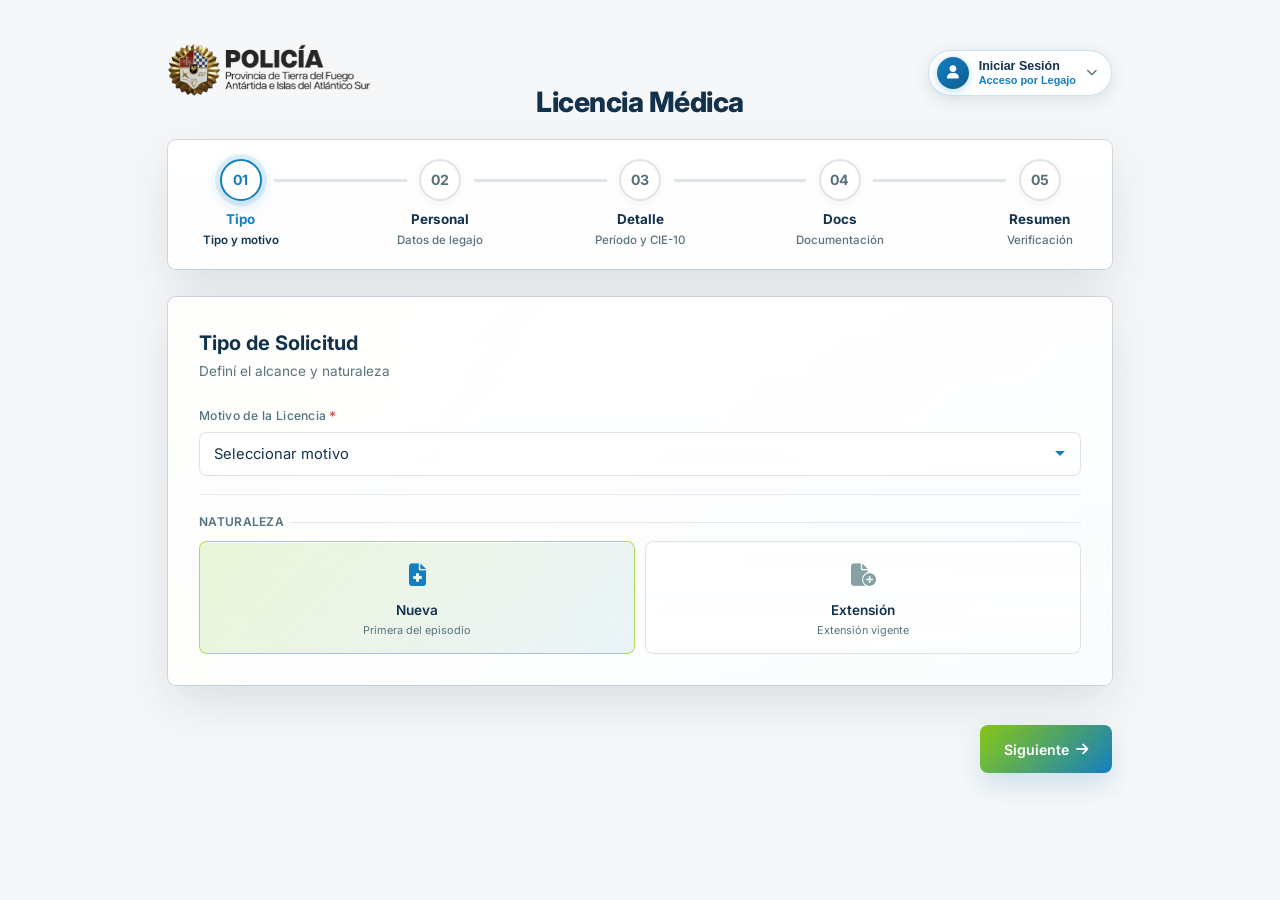
==== commit 7eacbca0: "feat: implement searchable select inputs for dependencies and CIE-10 diagnoses with a redesigned lin" ====
--- a/index.html
+++ b/index.html
@@ -176,30 +176,71 @@
             </div>
         </div>
 
-        <!-- STEPPER DESKTOP -->
-        <nav class="stepper" id="stepper" aria-label="Pasos">
-            <div class="st-i act" data-step="1">
-                <div class="st-c">1</div><span class="st-l">Tipo</span>
-            </div>
-            <div class="st-ln" data-line="1"></div>
-            <div class="st-i" data-step="2">
-                <div class="st-c">2</div><span class="st-l">Personal</span>
-            </div>
-            <div class="st-ln hid" data-line="2" id="lnTer"></div>
-            <div class="st-i hid" data-step="3" id="sTer">
-                <div class="st-c">3</div><span class="st-l">Tercero</span>
-            </div>
-            <div class="st-ln" data-line="3"></div>
-            <div class="st-i" data-step="4">
-                <div class="st-c">4</div><span class="st-l">Detalle</span>
-            </div>
-            <div class="st-ln" data-line="4"></div>
-            <div class="st-i" data-step="5">
-                <div class="st-c">5</div><span class="st-l">Docs</span>
-            </div>
-            <div class="st-ln" data-line="5"></div>
-            <div class="st-i" data-step="6">
-                <div class="st-c">6</div><span class="st-l">Resumen</span>
+        <!-- STEPPER LINEAL CONECTADO (REFERENCIA VISUAL CON COLORES TDF) -->
+        <nav class="line-stepper" id="stepper" aria-label="Pasos de la solicitud">
+            <div class="ls-item act" data-step="1" onclick="if(1 < S.cur) goD(1)">
+                <div class="ls-circle">
+                    <span class="ls-num">01</span>
+                </div>
+                <div class="ls-info">
+                    <span class="ls-title">Tipo</span>
+                    <span class="ls-sub">Tipo y motivo</span>
+                </div>
+            </div>
+            <div class="ls-line" data-line="1"></div>
+
+            <div class="ls-item" data-step="2" onclick="if(2 < S.cur) goD(2)">
+                <div class="ls-circle">
+                    <span class="ls-num">02</span>
+                </div>
+                <div class="ls-info">
+                    <span class="ls-title">Personal</span>
+                    <span class="ls-sub">Datos de legajo</span>
+                </div>
+            </div>
+            <div class="ls-line hid" data-line="2" id="lnTer"></div>
+
+            <div class="ls-item hid" data-step="3" id="sTer" onclick="if(3 < S.cur) goD(3)">
+                <div class="ls-circle">
+                    <span class="ls-num">03</span>
+                </div>
+                <div class="ls-info">
+                    <span class="ls-title">Tercero</span>
+                    <span class="ls-sub">Atención familiar</span>
+                </div>
+            </div>
+            <div class="ls-line" data-line="3"></div>
+
+            <div class="ls-item" data-step="4" onclick="if(4 < S.cur) goD(4)">
+                <div class="ls-circle">
+                    <span class="ls-num">04</span>
+                </div>
+                <div class="ls-info">
+                    <span class="ls-title">Detalle</span>
+                    <span class="ls-sub">Período y CIE-10</span>
+                </div>
+            </div>
+            <div class="ls-line" data-line="4"></div>
+
+            <div class="ls-item" data-step="5" onclick="if(5 < S.cur) goD(5)">
+                <div class="ls-circle">
+                    <span class="ls-num">05</span>
+                </div>
+                <div class="ls-info">
+                    <span class="ls-title">Docs</span>
+                    <span class="ls-sub">Documentación</span>
+                </div>
+            </div>
+            <div class="ls-line" data-line="5"></div>
+
+            <div class="ls-item" data-step="6" onclick="if(6 < S.cur) goD(6)">
+                <div class="ls-circle">
+                    <span class="ls-num">06</span>
+                </div>
+                <div class="ls-info">
+                    <span class="ls-title">Resumen</span>
+                    <span class="ls-sub">Verificación</span>
+                </div>
             </div>
         </nav>
 
@@ -341,9 +382,28 @@
                     <label><i class="fas fa-building-shield"
                             style="color:var(--gold);margin-right:3px;font-size:.75rem"></i> Dependencia <span
                             class="rq">*</span></label>
-                    <select id="sDep" onchange="onDep()">
-                        <option value="">Seleccionar dependencia</option>
-                    </select>
+                    
+                    <!-- Searchable Custom Select Container -->
+                    <div class="custom-search-select" id="depSelectContainer">
+                        <input type="hidden" id="sDep" name="dependenciaId" value="">
+                        
+                        <!-- Search Box / Trigger -->
+                        <div class="search-select-box" id="depSearchBox">
+                            <i class="fas fa-search search-icon"></i>
+                            <input type="text" id="depSearchInput" placeholder="Buscar dependencia (ej: Comisaría, Ushuaia)..." autocomplete="off" onfocus="openDepDropdown()" oninput="filterDependencias(this.value)">
+                            <button type="button" class="search-clear-btn" id="depClearBtn" onclick="clearDepSelection()" style="display:none;" title="Cambiar dependencia">
+                                <i class="fas fa-times"></i>
+                            </button>
+                        </div>
+                        
+                        <!-- Dropdown List -->
+                        <div class="search-select-dropdown" id="depDropdown" style="display:none;">
+                            <div class="search-select-list" id="depSelectList">
+                                <!-- Dynamic options rendered via JS -->
+                            </div>
+                        </div>
+                    </div>
+
                     <span class="em" id="eDep"><i class="fas fa-exclamation-circle"></i> Requerido</span>
                     <div class="jefe-box" id="jBox" style="display:none">
                         <div class="jb-i"><i class="fas fa-user-tie"></i></div>
@@ -432,8 +492,29 @@
                         <span class="em" id="eHas"><i class="fas fa-exclamation-circle"></i> Requerido</span>
                     </div>
                     <div class="fg full">
-                        <label>Diagnóstico <span class="rq">*</span></label>
-                        <input type="text" id="lCie" placeholder="Ej: J06.9 - Infección aguda vías respiratorias">
+                        <label>Diagnóstico (CIE-10) <span class="rq">*</span></label>
+                        
+                        <!-- Searchable Custom Select Container for CIE-10 -->
+                        <div class="custom-search-select" id="cieSelectContainer">
+                            <input type="hidden" id="lCie" name="diagnosticoCie" value="">
+                            
+                            <!-- Search Box / Trigger -->
+                            <div class="search-select-box" id="cieSearchBox">
+                                <i class="fas fa-notes-medical search-icon"></i>
+                                <input type="text" id="cieSearchInput" placeholder="Buscar por código (ej: J06, M54) o patología (ej: resfrío, lumbalgia)..." autocomplete="off" onfocus="openCieDropdown()" oninput="filterCieCodes(this.value)">
+                                <button type="button" class="search-clear-btn" id="cieClearBtn" onclick="clearCieSelection()" style="display:none;" title="Cambiar diagnóstico">
+                                    <i class="fas fa-times"></i>
+                                </button>
+                            </div>
+                            
+                            <!-- Dropdown List -->
+                            <div class="search-select-dropdown" id="cieDropdown" style="display:none;">
+                                <div class="search-select-list" id="cieSelectList">
+                                    <!-- Dynamic options rendered via JS -->
+                                </div>
+                            </div>
+                        </div>
+
                         <span class="em" id="eCie"><i class="fas fa-exclamation-circle"></i> Requerido</span>
                     </div>
                 </div>
@@ -541,6 +622,7 @@
         let MOTIVOS = [];
         let JERARQUIAS = [];
         let ESPECIALIDADES = [];
+        let CIE10 = [];
         let LICENCIAS_VIGENTES = [
             { nro: "LM-2025-00123", motivo: "Enfermedad común", desde: "01/03/2025", hasta: "15/03/2025" },
             { nro: "LM-2025-00088", motivo: "Accidente de trabajo", desde: "20/02/2025", hasta: "10/03/2025" },
@@ -626,6 +708,11 @@
                 if (resEsp.ok) ESPECIALIDADES = await resEsp.json();
             } catch (err) { console.warn('Error cargando especialidades.json:', err); }
 
+            try {
+                const resCie = await fetch('code-cie-10.json');
+                if (resCie.ok) CIE10 = await resCie.json();
+            } catch (err) { console.warn('Error cargando code-cie-10.json:', err); }
+
             renderSelect(sDep, DEPS, 'Seleccionar dependencia', 'id', 'nombre');
             renderSelect(sMot, MOTIVOS, 'Seleccionar motivo', 'nombre', 'nombre');
             renderSelect(sGra, JERARQUIAS, 'Seleccionar', 'nombre', 'nombre');
@@ -673,6 +760,8 @@
         function closeLoginModal() {
             document.getElementById('modLogin').classList.remove('vis');
         }
+
+
 
         function doLogin(e) {
             e.preventDefault();
@@ -762,11 +851,7 @@
             setVal('sDir', CURRENT_USER.domicilio);
             setVal('sUsu', CURRENT_USER.usufructo);
             if (CURRENT_USER.dependenciaId) {
-                const sDep = document.getElementById('sDep');
-                if (sDep) {
-                    sDep.value = CURRENT_USER.dependenciaId;
-                    onDep();
-                }
+                selectDependencia(CURRENT_USER.dependenciaId);
             }
         }
 
@@ -906,6 +991,165 @@
             updProg();
         }
 
+        /* ═══ DESPLEGABLE BUSCADOR DE DEPENDENCIAS ═══ */
+        function openDepDropdown() {
+            const drop = document.getElementById('depDropdown');
+            if (drop) {
+                drop.style.display = 'block';
+                const currentVal = document.getElementById('depSearchInput').value;
+                filterDependencias(currentVal);
+            }
+        }
+
+        function filterDependencias(query) {
+            const listEl = document.getElementById('depSelectList');
+            if (!listEl) return;
+            const q = (query || '').toLowerCase().trim();
+            const filtered = DEPS.filter(d => 
+                d.nombre.toLowerCase().includes(q) || 
+                (d.jefe && d.jefe.toLowerCase().includes(q)) ||
+                (d.email && d.email.toLowerCase().includes(q))
+            );
+
+            if (filtered.length === 0) {
+                listEl.innerHTML = `<div class="search-select-no-results"><i class="fas fa-search-minus"></i> No se encontraron dependencias</div>`;
+                return;
+            }
+
+            const currentSelectedId = parseInt(document.getElementById('sDep').value) || 0;
+            listEl.innerHTML = filtered.map(d => {
+                const isSelected = d.id === currentSelectedId;
+                return `
+                    <div class="search-select-item ${isSelected ? 'selected' : ''}" onclick="selectDependencia(${d.id})">
+                        <div class="ss-item-main">
+                            <i class="fas fa-building-shield ss-item-icon"></i>
+                            <div class="ss-item-info">
+                                <div class="ss-item-title">${escapeHtml(d.nombre)}</div>
+                                <div class="ss-item-sub"><i class="fas fa-user-tie"></i> ${escapeHtml(d.jefe)}</div>
+                            </div>
+                        </div>
+                        ${isSelected ? '<i class="fas fa-check ss-item-check"></i>' : ''}
+                    </div>
+                `;
+            }).join('');
+        }
+
+        function selectDependencia(id) {
+            const d = DEPS.find(x => x.id === id);
+            if (!d) return;
+            document.getElementById('sDep').value = d.id;
+            const input = document.getElementById('depSearchInput');
+            input.value = d.nombre;
+            input.classList.add('has-selection');
+            document.getElementById('depClearBtn').style.display = 'flex';
+            document.getElementById('depDropdown').style.display = 'none';
+            document.getElementById('eDep').classList.remove('vis');
+            onDep();
+        }
+
+        function clearDepSelection() {
+            document.getElementById('sDep').value = '';
+            const input = document.getElementById('depSearchInput');
+            input.value = '';
+            input.classList.remove('has-selection');
+            document.getElementById('depClearBtn').style.display = 'none';
+            document.getElementById('depDropdown').style.display = 'none';
+            onDep();
+            input.focus();
+        }
+
+        /* ═══ DESPLEGABLE BUSCADOR DE DIAGNÓSTICOS CIE-10 ═══ */
+        function openCieDropdown() {
+            const drop = document.getElementById('cieDropdown');
+            if (drop) {
+                drop.style.display = 'block';
+                const currentVal = document.getElementById('cieSearchInput').value;
+                filterCieCodes(currentVal);
+            }
+        }
+
+        function filterCieCodes(query) {
+            const listEl = document.getElementById('cieSelectList');
+            if (!listEl) return;
+            const q = (query || '').toLowerCase().trim();
+
+            let filtered = [];
+            if (!q) {
+                // Si el buscador está vacío, mostramos diagnósticos específicos (Level 3 / 2) representativos
+                filtered = CIE10.filter(c => c.code && c.description && (c.level === 3 || c.level === 2 || !c.level)).slice(0, 40);
+            } else {
+                filtered = CIE10.filter(c => {
+                    if (!c.code || !c.description) return false;
+                    const codeMatch = c.code.toLowerCase().includes(q);
+                    const descMatch = c.description.toLowerCase().includes(q);
+                    return codeMatch || descMatch;
+                }).slice(0, 60); // Retorna hasta 60 coincidencias instantáneas
+            }
+
+            if (filtered.length === 0) {
+                listEl.innerHTML = `<div class="search-select-no-results"><i class="fas fa-search-minus"></i> No se encontraron diagnósticos CIE-10 para "${escapeHtml(query)}"</div>`;
+                return;
+            }
+
+            const currentSelectedVal = document.getElementById('lCie').value;
+            listEl.innerHTML = filtered.map(c => {
+                const fullString = `${c.code} - ${c.description}`;
+                const isSelected = currentSelectedVal === fullString;
+                return `
+                    <div class="search-select-item ${isSelected ? 'selected' : ''}" onclick="selectCieCode('${escapeHtml(c.code)}', '${escapeHtml(c.description)}')">
+                        <div class="ss-item-main">
+                            <i class="fas fa-microscope ss-item-icon" style="color:var(--danger)"></i>
+                            <div class="ss-item-info">
+                                <div class="ss-item-title"><strong style="color:var(--blue);margin-right:6px;font-family:monospace;font-size:0.88rem">${escapeHtml(c.code)}</strong> ${escapeHtml(c.description)}</div>
+                                ${c.code_0 ? `<div class="ss-item-sub">Grupo CIE: ${escapeHtml(c.code_0)}</div>` : ''}
+                            </div>
+                        </div>
+                        ${isSelected ? '<i class="fas fa-check ss-item-check"></i>' : ''}
+                    </div>
+                `;
+            }).join('');
+        }
+
+        function selectCieCode(code, description) {
+            const fullVal = `${code} - ${description}`;
+            document.getElementById('lCie').value = fullVal;
+            const input = document.getElementById('cieSearchInput');
+            input.value = fullVal;
+            input.classList.add('has-selection');
+            document.getElementById('cieClearBtn').style.display = 'flex';
+            document.getElementById('cieDropdown').style.display = 'none';
+            document.getElementById('eCie').classList.remove('vis');
+        }
+
+        function clearCieSelection() {
+            document.getElementById('lCie').value = '';
+            const input = document.getElementById('cieSearchInput');
+            input.value = '';
+            input.classList.remove('has-selection');
+            document.getElementById('cieClearBtn').style.display = 'none';
+            document.getElementById('cieDropdown').style.display = 'none';
+            input.focus();
+        }
+
+        function escapeHtml(text) {
+            if (!text) return '';
+            return text.replace(/&/g, "&amp;").replace(/</g, "&lt;").replace(/>/g, "&gt;").replace(/"/g, "&quot;").replace(/'/g, "&#039;");
+        }
+
+        // Close dropdowns when clicking outside
+        document.addEventListener('click', function(e) {
+            const depContainer = document.getElementById('depSelectContainer');
+            if (depContainer && !depContainer.contains(e.target)) {
+                const drop = document.getElementById('depDropdown');
+                if (drop) drop.style.display = 'none';
+            }
+            const cieContainer = document.getElementById('cieSelectContainer');
+            if (cieContainer && !cieContainer.contains(e.target)) {
+                const drop = document.getElementById('cieDropdown');
+                if (drop) drop.style.display = 'none';
+            }
+        });
+
         function onDep() {
             const id = parseInt(document.getElementById('sDep').value);
             const b = document.getElementById('jBox');
@@ -962,30 +1206,45 @@
         function gRN(s) {
             let n = 0;
             for (let i = 1; i <= s; i++) {
-                const e = document.querySelector(`.st-i[data-step="${i}"]`);
+                const e = document.querySelector(`.ls-item[data-step="${i}"], .st-i[data-step="${i}"]`);
                 if (e && !e.classList.contains('hid')) n++;
             }
             return n;
         }
 
         function updStep() {
-            document.querySelectorAll('.st-i').forEach(e => {
+            document.querySelectorAll('.ls-item, .st-i').forEach(e => {
                 const s = +e.dataset.step;
                 e.classList.remove('act', 'done');
                 if (e.classList.contains('hid')) return;
 
+                const circle = e.querySelector('.ls-circle, .st-c');
+                const isLs = e.classList.contains('ls-item');
+
                 if (s === S.cur) {
                     e.classList.add('act');
-                    e.querySelector('.st-c').textContent = gRN(s);
+                    if (circle) {
+                        if (isLs) {
+                            circle.innerHTML = `<span class="ls-num">${String(gRN(s)).padStart(2, '0')}</span>`;
+                        } else {
+                            circle.textContent = gRN(s);
+                        }
+                    }
                 } else if (s < S.cur) {
                     e.classList.add('done');
-                    e.querySelector('.st-c').innerHTML = '<i class="fas fa-check"></i>';
+                    if (circle) circle.innerHTML = '<i class="fas fa-check"></i>';
                 } else {
-                    e.querySelector('.st-c').textContent = gRN(s);
+                    if (circle) {
+                        if (isLs) {
+                            circle.innerHTML = `<span class="ls-num">${String(gRN(s)).padStart(2, '0')}</span>`;
+                        } else {
+                            circle.textContent = gRN(s);
+                        }
+                    }
                 }
             });
 
-            document.querySelectorAll('.st-ln').forEach(l => {
+            document.querySelectorAll('.ls-line, .st-ln').forEach(l => {
                 const n = +l.dataset.line;
                 l.classList.remove('done');
                 if (l.classList.contains('hid')) return;
--- a/styles.css
+++ b/styles.css
@@ -2246,7 +2246,7 @@
    ═══════════════════════════════════════════════════════════════ */
 .profile-hero-card {
     background: linear-gradient(180deg, rgba(255, 255, 255, 0.94), rgba(255, 255, 255, 0.85)),
-                linear-gradient(135deg, rgba(20, 127, 192, 0.08), transparent 40%, rgba(137, 201, 21, 0.08));
+        linear-gradient(135deg, rgba(20, 127, 192, 0.08), transparent 40%, rgba(137, 201, 21, 0.08));
     border: 1px solid var(--border);
     outline: 1px solid var(--border);
     border-radius: var(--radius-lg);
@@ -2411,6 +2411,165 @@
     margin-bottom: 12px;
 }
 
+/* Stepper desktop anterior (oculto) */
+.stepper {
+    display: none !important;
+}
+
+/* ═══════════════════════════════════════════════════════════════
+   STEPPER LINEAL CONECTADO CON CÍRCULOS (REFERENCIA USUARIO TDF)
+   ═══════════════════════════════════════════════════════════════ */
+.line-stepper {
+    display: none;
+    align-items: flex-start;
+    justify-content: space-between;
+    width: 100%;
+    margin-bottom: 28px;
+    padding: 18px 24px;
+    background: linear-gradient(180deg, rgba(255, 255, 255, 0.92), rgba(255, 255, 255, 0.82));
+    border: 1px solid rgba(255, 255, 255, 0.8);
+    outline: 1px solid var(--border);
+    border-radius: var(--radius-lg);
+    box-shadow: var(--shadow);
+    backdrop-filter: blur(18px);
+    -webkit-backdrop-filter: blur(18px);
+    position: relative;
+    user-select: none;
+}
+
+@media(min-width: 768px) {
+    .prog-bar {
+        display: none;
+    }
+    .line-stepper {
+        display: flex;
+    }
+    .app {
+        padding-bottom: 40px;
+    }
+}
+
+.ls-item {
+    display: flex;
+    flex-direction: column;
+    align-items: center;
+    text-align: center;
+    position: relative;
+    z-index: 2;
+    flex: 0 0 auto;
+    cursor: default;
+    transition: var(--tr);
+    min-width: 95px;
+}
+
+.ls-item.hid {
+    display: none !important;
+}
+
+.ls-circle {
+    width: 42px;
+    height: 42px;
+    border-radius: 50%;
+    background: rgba(255, 255, 255, 0.9);
+    border: 2px solid var(--border);
+    display: flex;
+    align-items: center;
+    justify-content: center;
+    font-family: 'Inter', sans-serif;
+    font-weight: 700;
+    font-size: 0.88rem;
+    color: var(--fg-muted);
+    transition: all 0.25s cubic-bezier(0.4, 0, 0.2, 1);
+    box-shadow: inset 0 1px 0 rgba(255, 255, 255, 0.8), 0 2px 8px rgba(25, 61, 82, 0.05);
+    margin-bottom: 8px;
+}
+
+.ls-num {
+    font-size: 0.88rem;
+    font-weight: 700;
+}
+
+/* LÍNEA DE CONEXIÓN ENTRE PASOS */
+.ls-line {
+    flex: 1;
+    height: 2.5px;
+    background: var(--border);
+    margin-top: 20px;
+    margin-left: -14px;
+    margin-right: -14px;
+    transition: var(--tr);
+    z-index: 1;
+}
+
+.ls-line.done {
+    background: linear-gradient(90deg, var(--blue), var(--blue));
+}
+
+.ls-line.hid {
+    display: none !important;
+}
+
+/* TEXTO DEBAJO DEL CÍRCULO */
+.ls-info {
+    display: flex;
+    flex-direction: column;
+    align-items: center;
+    gap: 2px;
+}
+
+.ls-title {
+    font-size: 0.84rem;
+    font-weight: 700;
+    color: var(--fg);
+    transition: var(--tr);
+    white-space: nowrap;
+}
+
+.ls-sub {
+    font-size: 0.72rem;
+    color: var(--fg-muted);
+    font-weight: 500;
+    white-space: nowrap;
+    transition: var(--tr);
+}
+
+/* PASO COMPLETADO (.done): Círculo Azul Sólido con Icono de Verificación */
+.ls-item.done {
+    cursor: pointer;
+}
+
+.ls-item.done .ls-circle {
+    background: var(--blue);
+    border-color: var(--blue);
+    color: #ffffff;
+    box-shadow: 0 4px 14px rgba(20, 127, 192, 0.28);
+}
+
+.ls-item.done .ls-title {
+    color: var(--fg);
+}
+
+.ls-item.done:hover .ls-circle {
+    transform: scale(1.08);
+}
+
+/* PASO ACTUAL (.act): Círculo Blanco con Borde Azul Resplandeciente */
+.ls-item.act .ls-circle {
+    background: #ffffff;
+    border-color: var(--blue);
+    color: var(--blue);
+    box-shadow: 0 0 0 5px var(--blue-soft), 0 4px 16px rgba(20, 127, 192, 0.22);
+}
+
+.ls-item.act .ls-title {
+    color: var(--blue);
+}
+
+.ls-item.act .ls-sub {
+    color: var(--fg);
+    font-weight: 600;
+}
+
 .auth-avatar {
     width: 42px;
     height: 42px;
@@ -2498,4 +2657,177 @@
     font-size: 0.78rem;
     color: var(--fg-muted);
     margin-bottom: 12px;
+}
+
+/* ═══════════════════════════════════════════════════════════════
+   DESPLEGABLE CON BUSCADOR Y LUPA DE DEPENDENCIAS
+   ═══════════════════════════════════════════════════════════════ */
+.custom-search-select {
+    position: relative;
+    width: 100%;
+}
+
+.search-select-box {
+    position: relative;
+    display: flex;
+    align-items: center;
+    width: 100%;
+}
+
+.search-select-box .search-icon {
+    position: absolute;
+    left: 14px;
+    color: var(--blue);
+    font-size: 0.9rem;
+    pointer-events: none;
+    transition: var(--tr);
+}
+
+.search-select-box input {
+    padding-left: 40px !important;
+    padding-right: 38px !important;
+    background: rgba(255, 255, 255, 0.88);
+    border: 1.5px solid var(--border);
+    border-radius: var(--radius-sm);
+    font-size: 0.9rem;
+    color: var(--fg);
+    transition: var(--tr);
+    width: 100%;
+}
+
+.search-select-box input:focus {
+    border-color: var(--blue);
+    background: #ffffff;
+    box-shadow: 0 0 0 4px rgba(20, 127, 192, 0.14);
+}
+
+.search-select-box input.has-selection {
+    font-weight: 600;
+    color: var(--blue);
+    border-color: rgba(20, 127, 192, 0.4);
+    background: var(--blue-soft);
+}
+
+.search-clear-btn {
+    position: absolute;
+    right: 10px;
+    width: 24px;
+    height: 24px;
+    border-radius: 50%;
+    border: none;
+    background: rgba(20, 127, 192, 0.12);
+    color: var(--blue);
+    display: flex;
+    align-items: center;
+    justify-content: center;
+    cursor: pointer;
+    font-size: 0.72rem;
+    transition: var(--tr);
+}
+
+.search-clear-btn:hover {
+    background: var(--blue);
+    color: #ffffff;
+}
+
+.search-select-dropdown {
+    position: absolute;
+    top: calc(100% + 6px);
+    left: 0;
+    right: 0;
+    background: rgba(255, 255, 255, 0.98);
+    border: 1px solid var(--blue-border);
+    border-radius: var(--radius-sm);
+    box-shadow: 0 12px 32px rgba(25, 61, 82, 0.16);
+    backdrop-filter: blur(16px);
+    -webkit-backdrop-filter: blur(16px);
+    z-index: 200;
+    max-height: 260px;
+    overflow-y: auto;
+    overflow-x: hidden;
+    animation: fu 0.2s ease;
+}
+
+.search-select-list {
+    display: flex;
+    flex-direction: column;
+    padding: 6px;
+    gap: 2px;
+}
+
+.search-select-item {
+    display: flex;
+    align-items: center;
+    justify-content: space-between;
+    padding: 10px 12px;
+    border-radius: 8px;
+    cursor: pointer;
+    transition: var(--tr);
+    background: transparent;
+}
+
+.search-select-item:hover {
+    background: var(--blue-soft);
+}
+
+.search-select-item.selected {
+    background: rgba(20, 127, 192, 0.12);
+    border-left: 3px solid var(--blue);
+}
+
+.ss-item-main {
+    display: flex;
+    align-items: center;
+    gap: 10px;
+    min-width: 0;
+}
+
+.ss-item-icon {
+    font-size: 1rem;
+    color: var(--blue);
+    flex-shrink: 0;
+    width: 22px;
+    text-align: center;
+}
+
+.ss-item-info {
+    display: flex;
+    flex-direction: column;
+    min-width: 0;
+}
+
+.ss-item-title {
+    font-size: 0.84rem;
+    font-weight: 600;
+    color: var(--fg);
+    line-height: 1.25;
+    white-space: nowrap;
+    overflow: hidden;
+    text-overflow: ellipsis;
+}
+
+.ss-item-sub {
+    font-size: 0.72rem;
+    color: var(--fg-muted);
+    margin-top: 2px;
+    white-space: nowrap;
+    overflow: hidden;
+    text-overflow: ellipsis;
+}
+
+.ss-item-check {
+    color: var(--blue);
+    font-size: 0.82rem;
+    margin-left: 8px;
+}
+
+.search-select-no-results {
+    padding: 18px 14px;
+    text-align: center;
+    color: var(--fg-muted);
+    font-size: 0.82rem;
+    display: flex;
+    align-items: center;
+    justify-content: center;
+    gap: 8px;
 }
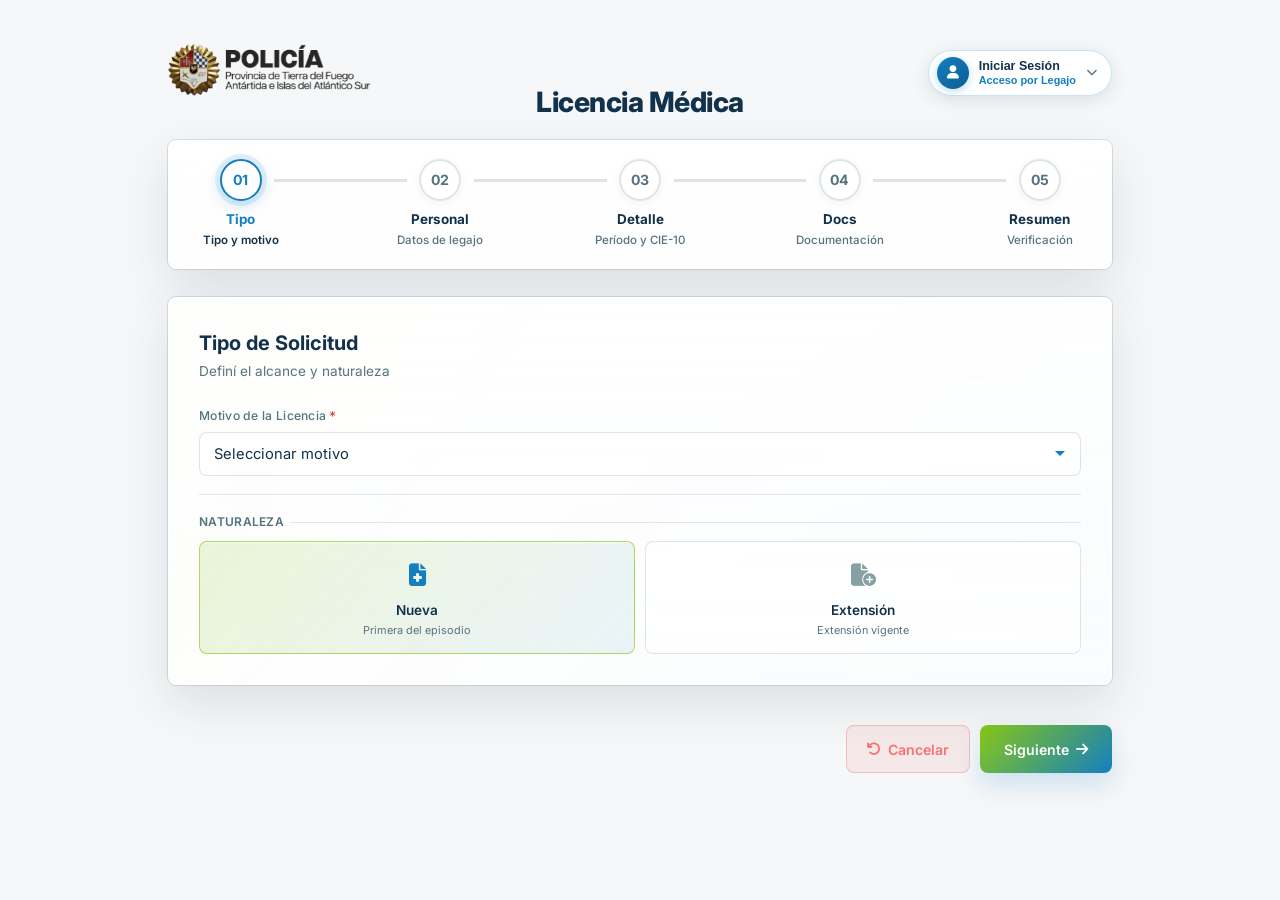
==== commit 0f1b0ced: "feat: add cancel button with reset functionality to navigation and update UI for responsive layouts" ====
--- a/index.html
+++ b/index.html
@@ -289,6 +289,7 @@
             </div>
             <div class="nav-btns">
                 <div class="spacer"></div>
+                <button type="button" class="btn-cancel" onclick="cancelAndReset()"><i class="fas fa-undo"></i> Cancelar</button>
                 <button class="btn-p" onclick="next(1)">Siguiente <i class="fas fa-arrow-right"></i></button>
             </div>
         </section>
@@ -388,10 +389,10 @@
                         <input type="hidden" id="sDep" name="dependenciaId" value="">
                         
                         <!-- Search Box / Trigger -->
-                        <div class="search-select-box" id="depSearchBox">
-                            <i class="fas fa-search search-icon"></i>
-                            <input type="text" id="depSearchInput" placeholder="Buscar dependencia (ej: Comisaría, Ushuaia)..." autocomplete="off" onfocus="openDepDropdown()" oninput="filterDependencias(this.value)">
-                            <button type="button" class="search-clear-btn" id="depClearBtn" onclick="clearDepSelection()" style="display:none;" title="Cambiar dependencia">
+                        <div class="search-select-box" id="depSearchBox" onclick="focusAndOpenDep(event)">
+                            <i class="fas fa-search search-icon" onclick="focusAndOpenDep(event)" title="Buscar dependencia"></i>
+                            <input type="text" id="depSearchInput" placeholder="Buscar dependencia (ej: Comisaría, Ushuaia)..." autocomplete="off" onfocus="openDepDropdown()" onclick="openDepDropdown()" oninput="filterDependencias(this.value)">
+                            <button type="button" class="search-clear-btn" id="depClearBtn" onclick="clearDepSelection(event)" style="display:none;" title="Cambiar dependencia">
                                 <i class="fas fa-times"></i>
                             </button>
                         </div>
@@ -417,6 +418,8 @@
             </div>
             <div class="nav-btns">
                 <button class="btn-s" onclick="prev(2)"><i class="fas fa-arrow-left"></i> Anterior</button>
+                <div class="spacer"></div>
+                <button type="button" class="btn-cancel" onclick="cancelAndReset()"><i class="fas fa-undo"></i> Cancelar</button>
                 <button class="btn-p" onclick="next(2)">Siguiente <i class="fas fa-arrow-right"></i></button>
             </div>
         </section>
@@ -471,6 +474,8 @@
             </div>
             <div class="nav-btns">
                 <button class="btn-s" onclick="prev(3)"><i class="fas fa-arrow-left"></i> Anterior</button>
+                <div class="spacer"></div>
+                <button type="button" class="btn-cancel" onclick="cancelAndReset()"><i class="fas fa-undo"></i> Cancelar</button>
                 <button class="btn-p" onclick="next(3)">Siguiente <i class="fas fa-arrow-right"></i></button>
             </div>
         </section>
@@ -499,10 +504,10 @@
                             <input type="hidden" id="lCie" name="diagnosticoCie" value="">
                             
                             <!-- Search Box / Trigger -->
-                            <div class="search-select-box" id="cieSearchBox">
-                                <i class="fas fa-notes-medical search-icon"></i>
-                                <input type="text" id="cieSearchInput" placeholder="Buscar por código (ej: J06, M54) o patología (ej: resfrío, lumbalgia)..." autocomplete="off" onfocus="openCieDropdown()" oninput="filterCieCodes(this.value)">
-                                <button type="button" class="search-clear-btn" id="cieClearBtn" onclick="clearCieSelection()" style="display:none;" title="Cambiar diagnóstico">
+                            <div class="search-select-box" id="cieSearchBox" onclick="focusAndOpenCie(event)">
+                                <i class="fas fa-notes-medical search-icon" onclick="focusAndOpenCie(event)" title="Buscar patología"></i>
+                                <input type="text" id="cieSearchInput" placeholder="Buscar por código (ej: J06, M54) o patología (ej: resfrío, lumbalgia)..." autocomplete="off" onfocus="openCieDropdown()" onclick="openCieDropdown()" oninput="filterCieCodes(this.value)">
+                                <button type="button" class="search-clear-btn" id="cieClearBtn" onclick="clearCieSelection(event)" style="display:none;" title="Cambiar diagnóstico">
                                     <i class="fas fa-times"></i>
                                 </button>
                             </div>
@@ -534,6 +539,8 @@
             </div>
             <div class="nav-btns">
                 <button class="btn-s" onclick="prev(4)"><i class="fas fa-arrow-left"></i> Anterior</button>
+                <div class="spacer"></div>
+                <button type="button" class="btn-cancel" onclick="cancelAndReset()"><i class="fas fa-undo"></i> Cancelar</button>
                 <button class="btn-p" onclick="next(4)">Siguiente <i class="fas fa-arrow-right"></i></button>
             </div>
         </section>
@@ -571,6 +578,8 @@
             </div>
             <div class="nav-btns">
                 <button class="btn-s" onclick="prev(5)"><i class="fas fa-arrow-left"></i> Anterior</button>
+                <div class="spacer"></div>
+                <button type="button" class="btn-cancel" onclick="cancelAndReset()"><i class="fas fa-undo"></i> Cancelar</button>
                 <button class="btn-p" onclick="next(5)">Siguiente <i class="fas fa-arrow-right"></i></button>
             </div>
         </section>
@@ -600,20 +609,15 @@
             </div>
             <div class="nav-btns">
                 <button class="btn-s" onclick="prev(6)"><i class="fas fa-arrow-left"></i> Anterior</button>
+                <div class="spacer"></div>
+                <button type="button" class="btn-cancel" onclick="cancelAndReset()"><i class="fas fa-undo"></i> Cancelar</button>
                 <button class="btn-p" onclick="doSubmit()"><i class="fas fa-paper-plane"></i> Confirmar y
                     Enviar</button>
             </div>
         </section>
     </div>
 
-    <!-- BOTTOM BAR MOBILE -->
-    <div class="bot-bar" id="botBar">
-        <button class="btn-s" id="bPrev" onclick="prev(S.cur)" style="display:none"><i class="fas fa-arrow-left"></i>
-            Anterior</button>
-        <button class="btn-p" id="bNext" onclick="next(S.cur)">Siguiente <i class="fas fa-arrow-right"></i></button>
-        <button class="btn-p" id="bSub" onclick="doSubmit()" style="display:none"><i class="fas fa-paper-plane"></i>
-            Confirmar</button>
-    </div>
+
 
     <!-- ═══ SCRIPTS Y LÓGICA DE APLICACIÓN ═══ -->
     <script>
@@ -991,7 +995,25 @@
             updProg();
         }
 
-        /* ═══ DESPLEGABLE BUSCADOR DE DEPENDENCIAS ═══ */
+        /* ═══ UTILIDADES Y DESPLEGABLE BUSCADOR DE DEPENDENCIAS ═══ */
+        function normalizeText(text) {
+            if (!text) return '';
+            return text
+                .toString()
+                .toLowerCase()
+                .normalize('NFD')
+                .replace(/[\u0300-\u036f]/g, '');
+        }
+
+        function focusAndOpenDep(e) {
+            if (e && e.target && e.target.closest('.search-clear-btn')) return;
+            const input = document.getElementById('depSearchInput');
+            if (input) {
+                input.focus();
+                openDepDropdown();
+            }
+        }
+
         function openDepDropdown() {
             const drop = document.getElementById('depDropdown');
             if (drop) {
@@ -1004,12 +1026,17 @@
         function filterDependencias(query) {
             const listEl = document.getElementById('depSelectList');
             if (!listEl) return;
-            const q = (query || '').toLowerCase().trim();
-            const filtered = DEPS.filter(d => 
-                d.nombre.toLowerCase().includes(q) || 
-                (d.jefe && d.jefe.toLowerCase().includes(q)) ||
-                (d.email && d.email.toLowerCase().includes(q))
-            );
+            const qNorm = normalizeText(query).trim();
+            const tokens = qNorm.split(/\s+/).filter(Boolean);
+
+            const filtered = DEPS.filter(d => {
+                if (!tokens.length) return true;
+                const normNombre = normalizeText(d.nombre);
+                const normJefe = normalizeText(d.jefe);
+                const normEmail = normalizeText(d.email);
+                const combined = `${normNombre} ${normJefe} ${normEmail}`;
+                return tokens.every(token => combined.includes(token));
+            });
 
             if (filtered.length === 0) {
                 listEl.innerHTML = `<div class="search-select-no-results"><i class="fas fa-search-minus"></i> No se encontraron dependencias</div>`;
@@ -1047,7 +1074,8 @@
             onDep();
         }
 
-        function clearDepSelection() {
+        function clearDepSelection(e) {
+            if (e) e.stopPropagation();
             document.getElementById('sDep').value = '';
             const input = document.getElementById('depSearchInput');
             input.value = '';
@@ -1058,7 +1086,16 @@
             input.focus();
         }
 
-        /* ═══ DESPLEGABLE BUSCADOR DE DIAGNÓSTICOS CIE-10 ═══ */
+        /* ═══ DESPLEGABLE BUSCADOR DE DIAGNÓSTICOS CIE-10 (PATOLOGÍAS) ═══ */
+        function focusAndOpenCie(e) {
+            if (e && e.target && e.target.closest('.search-clear-btn')) return;
+            const input = document.getElementById('cieSearchInput');
+            if (input) {
+                input.focus();
+                openCieDropdown();
+            }
+        }
+
         function openCieDropdown() {
             const drop = document.getElementById('cieDropdown');
             if (drop) {
@@ -1071,18 +1108,21 @@
         function filterCieCodes(query) {
             const listEl = document.getElementById('cieSelectList');
             if (!listEl) return;
-            const q = (query || '').toLowerCase().trim();
+            const qNorm = normalizeText(query).trim();
+            const tokens = qNorm.split(/\s+/).filter(Boolean);
 
             let filtered = [];
-            if (!q) {
+            if (!tokens.length) {
                 // Si el buscador está vacío, mostramos diagnósticos específicos (Level 3 / 2) representativos
                 filtered = CIE10.filter(c => c.code && c.description && (c.level === 3 || c.level === 2 || !c.level)).slice(0, 40);
             } else {
                 filtered = CIE10.filter(c => {
                     if (!c.code || !c.description) return false;
-                    const codeMatch = c.code.toLowerCase().includes(q);
-                    const descMatch = c.description.toLowerCase().includes(q);
-                    return codeMatch || descMatch;
+                    const normCode = normalizeText(c.code);
+                    const normDesc = normalizeText(c.description);
+                    const normGroup = c.code_0 ? normalizeText(c.code_0) : '';
+                    const combined = `${normCode} ${normDesc} ${normGroup}`;
+                    return tokens.every(token => combined.includes(token));
                 }).slice(0, 60); // Retorna hasta 60 coincidencias instantáneas
             }
 
@@ -1121,7 +1161,8 @@
             document.getElementById('eCie').classList.remove('vis');
         }
 
-        function clearCieSelection() {
+        function clearCieSelection(e) {
+            if (e) e.stopPropagation();
             document.getElementById('lCie').value = '';
             const input = document.getElementById('cieSearchInput');
             input.value = '';
@@ -1256,6 +1297,7 @@
             const bp = document.getElementById('bPrev');
             const bn = document.getElementById('bNext');
             const bs = document.getElementById('bSub');
+            if (!bp || !bn || !bs) return;
 
             bp.style.display = S.cur > 1 ? 'flex' : 'none';
             if (S.cur === 6) {
@@ -1526,8 +1568,15 @@
             toast('Notificaciones enviadas a Bienestar Policial y a la Dependencia', 'ok');
         }
 
+        function cancelAndReset() {
+            if (confirm('¿Estás seguro/a de que querés cancelar la solicitud y volver al inicio? Se perderán todos los datos ingresados.')) {
+                resetApp();
+                toast('Solicitud cancelada. Volviste al inicio.', 'in');
+            }
+        }
+
         function resetApp() {
-            document.getElementById('modOk').classList.remove('vis');
+            document.getElementById('modOk')?.classList.remove('vis');
             S.cur = 1;
             S.tipo = 'propia';
             S.motivo = '';
@@ -1537,18 +1586,24 @@
             S.arch = { cert: [], est: [], rec: [] };
 
             setNat('nueva');
-            document.getElementById('chkI').classList.remove('ck');
-            document.getElementById('cProl').classList.remove('vis');
-            document.getElementById('cInt').classList.remove('vis');
-            document.getElementById('jBox').style.display = 'none';
+            document.getElementById('chkI')?.classList.remove('ck');
+            document.getElementById('cProl')?.classList.remove('vis');
+            document.getElementById('cInt')?.classList.remove('vis');
+            document.getElementById('jBox') && (document.getElementById('jBox').style.display = 'none');
             if (document.getElementById('sMotivo')) document.getElementById('sMotivo').disabled = false;
             if (document.getElementById('helpMotivo')) document.getElementById('helpMotivo').style.display = 'none';
 
             document.querySelectorAll('input:not([type="file"]),select,textarea').forEach(e => e.value = '');
+            clearDepSelection();
+            clearCieSelection();
             rF('cert');
             rF('est');
             rF('rec');
             clrE();
+
+            if (CURRENT_USER) {
+                fillPersonalDataFromUser();
+            }
 
             document.querySelectorAll('.panel').forEach(p => p.classList.remove('act'));
             document.getElementById('p1').classList.add('act');
--- a/styles.css
+++ b/styles.css
@@ -1179,8 +1179,39 @@
     color: var(--fg)
 }
 
+.btn-cancel {
+    background: rgba(239, 68, 68, 0.08);
+    color: #f87171;
+    border: 1.5px solid rgba(239, 68, 68, 0.25);
+    padding: 13px 20px;
+    font-family: 'Inter', sans-serif;
+    font-size: .88rem;
+    font-weight: 600;
+    cursor: pointer;
+    transition: var(--tr);
+    display: inline-flex;
+    align-items: center;
+    justify-content: center;
+    gap: 7px;
+    border-radius: var(--radius-sm);
+    min-height: 48px;
+    white-space: nowrap;
+}
+
+.btn-cancel:hover {
+    background: rgba(239, 68, 68, 0.16);
+    border-color: rgba(239, 68, 68, 0.45);
+    color: #ef4444;
+    box-shadow: 0 3px 12px rgba(239, 68, 68, 0.15);
+}
+
+.btn-cancel:active {
+    transform: scale(.97);
+}
+
 .btn-p:disabled,
-.btn-s:disabled {
+.btn-s:disabled,
+.btn-cancel:disabled {
     opacity: .35;
     cursor: not-allowed;
     transform: none !important
@@ -1190,32 +1221,47 @@
     flex: 1
 }
 
-/* Bottom bar mobile */
+/* Bottom bar (Disabled to prevent duplicate navigation buttons on mobile) */
 .bot-bar {
-    position: fixed;
-    bottom: 0;
-    left: 0;
-    right: 0;
-    z-index: 100;
-    background: rgba(8, 13, 11, .95);
-    backdrop-filter: blur(12px);
-    -webkit-backdrop-filter: blur(12px);
-    border-top: 1px solid var(--border);
-    padding: 10px 16px;
-    padding-bottom: calc(10px + var(--safe-b));
-    display: flex;
-    gap: 10px
-}
-
-.bot-bar .btn-p,
-.bot-bar .btn-s {
-    flex: 1;
-    justify-content: center
-}
-
-@media(min-width:768px) {
-    .bot-bar {
-        display: none
+    display: none !important;
+}
+
+@media(max-width: 767px) {
+    .nav-btns {
+        display: flex;
+        gap: 8px;
+        margin-top: 22px;
+        width: 100%;
+        align-items: center;
+    }
+
+    .nav-btns .btn-p,
+    .nav-btns .btn-s,
+    .nav-btns .btn-cancel {
+        flex: 1;
+        justify-content: center;
+        text-align: center;
+        padding: 12px 10px;
+        font-size: 0.82rem;
+        min-height: 46px;
+    }
+
+    .nav-btns .spacer {
+        display: none;
+    }
+}
+
+@media(max-width: 380px) {
+    .nav-btns {
+        gap: 5px;
+    }
+
+    .nav-btns .btn-p,
+    .nav-btns .btn-s,
+    .nav-btns .btn-cancel {
+        padding: 10px 4px;
+        font-size: 0.76rem;
+        gap: 4px;
     }
 }
 
@@ -2420,7 +2466,7 @@
    STEPPER LINEAL CONECTADO CON CÍRCULOS (REFERENCIA USUARIO TDF)
    ═══════════════════════════════════════════════════════════════ */
 .line-stepper {
-    display: none;
+    display: none !important;
     align-items: flex-start;
     justify-content: space-between;
     width: 100%;
@@ -2437,12 +2483,18 @@
     user-select: none;
 }
 
+@media(max-width: 767px) {
+    .line-stepper {
+        display: none !important;
+    }
+}
+
 @media(min-width: 768px) {
     .prog-bar {
-        display: none;
+        display: none !important;
     }
     .line-stepper {
-        display: flex;
+        display: flex !important;
     }
     .app {
         padding-bottom: 40px;
@@ -2672,6 +2724,7 @@
     display: flex;
     align-items: center;
     width: 100%;
+    cursor: text;
 }
 
 .search-select-box .search-icon {
@@ -2679,7 +2732,9 @@
     left: 14px;
     color: var(--blue);
     font-size: 0.9rem;
-    pointer-events: none;
+    pointer-events: auto;
+    cursor: pointer;
+    z-index: 2;
     transition: var(--tr);
 }
 
@@ -2711,8 +2766,8 @@
 .search-clear-btn {
     position: absolute;
     right: 10px;
-    width: 24px;
-    height: 24px;
+    width: 26px;
+    height: 26px;
     border-radius: 50%;
     border: none;
     background: rgba(20, 127, 192, 0.12);
@@ -2721,7 +2776,8 @@
     align-items: center;
     justify-content: center;
     cursor: pointer;
-    font-size: 0.72rem;
+    font-size: 0.75rem;
+    z-index: 3;
     transition: var(--tr);
 }
 
@@ -2738,14 +2794,27 @@
     background: rgba(255, 255, 255, 0.98);
     border: 1px solid var(--blue-border);
     border-radius: var(--radius-sm);
-    box-shadow: 0 12px 32px rgba(25, 61, 82, 0.16);
+    box-shadow: 0 12px 32px rgba(25, 61, 82, 0.18);
     backdrop-filter: blur(16px);
     -webkit-backdrop-filter: blur(16px);
-    z-index: 200;
+    z-index: 999;
     max-height: 260px;
     overflow-y: auto;
     overflow-x: hidden;
     animation: fu 0.2s ease;
+    -webkit-overflow-scrolling: touch;
+}
+
+@media(max-width: 767px) {
+    .search-select-dropdown {
+        max-height: 220px;
+        z-index: 9999;
+    }
+
+    .search-select-item {
+        padding: 12px 14px;
+        -webkit-tap-highlight-color: transparent;
+    }
 }
 
 .search-select-list {
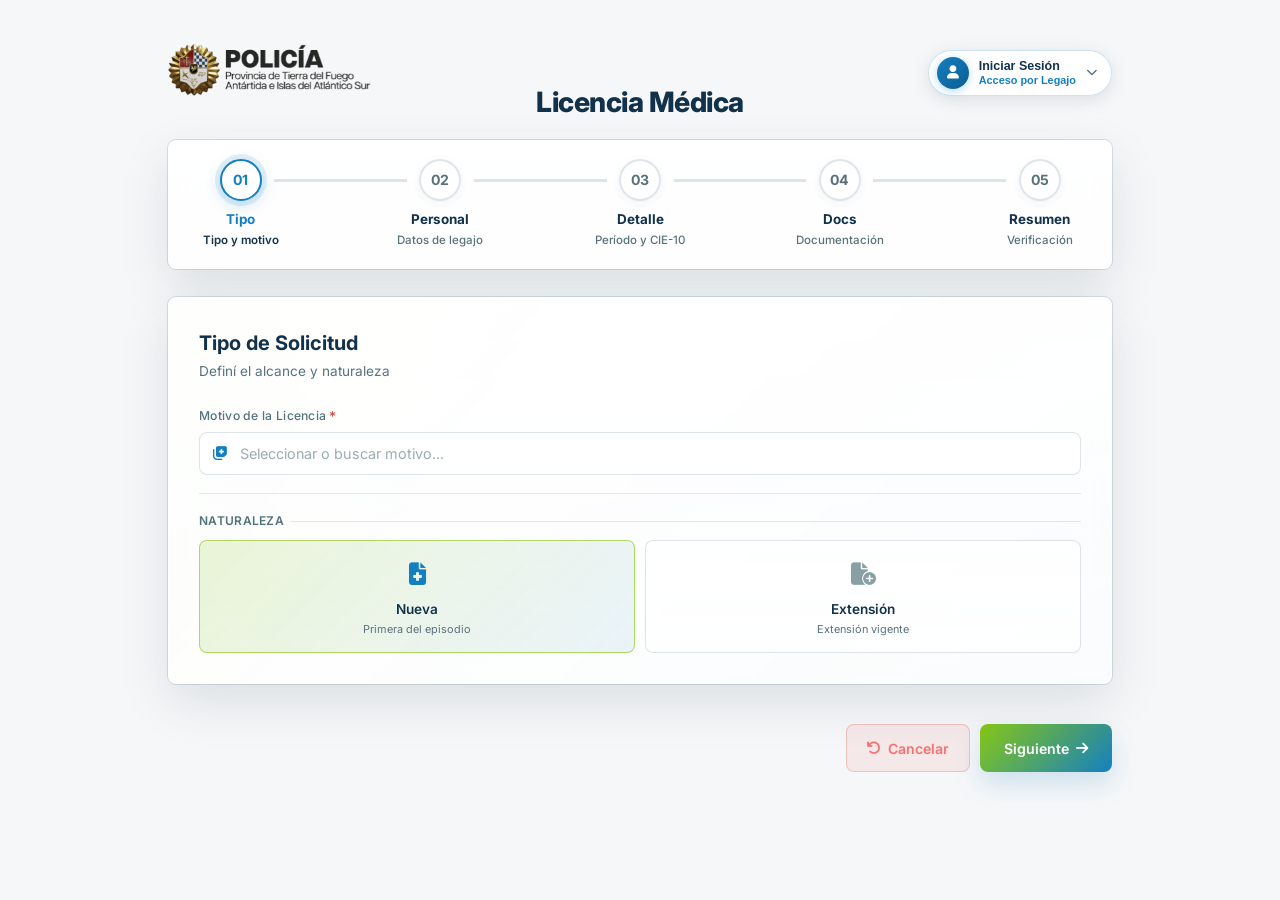
==== commit feb21207: "feat: implement custom searchable dropdown for license motives and update motives dataset" ====
--- a/index.html
+++ b/index.html
@@ -251,9 +251,28 @@
                 <p class="card-s">Definí el alcance y naturaleza</p>
                 <div class="fg" id="fgMotivo">
                     <label>Motivo de la Licencia <span class="rq">*</span></label>
-                    <select id="sMotivo" onchange="onMotivoChange()">
-                        <option value="">Seleccionar motivo</option>
-                    </select>
+                    
+                    <!-- Custom Search Select para Motivos de Licencia -->
+                    <div class="custom-search-select" id="motivoSelectContainer">
+                        <input type="hidden" id="sMotivo" name="motivoId" value="">
+                        
+                        <!-- Search Box / Trigger -->
+                        <div class="search-select-box" id="motivoSearchBox" onclick="focusAndOpenMotivo(event)">
+                            <i class="fas fa-notes-medical search-icon" onclick="focusAndOpenMotivo(event)" title="Buscar motivo"></i>
+                            <input type="text" id="motivoSearchInput" placeholder="Seleccionar o buscar motivo..." autocomplete="off" onfocus="openMotivoDropdown()" onclick="openMotivoDropdown()" oninput="filterMotivos(this.value)">
+                            <button type="button" class="search-clear-btn" id="motivoClearBtn" onclick="clearMotivoSelection(event)" style="display:none;" title="Cambiar motivo">
+                                <i class="fas fa-times"></i>
+                            </button>
+                        </div>
+                        
+                        <!-- Dropdown List -->
+                        <div class="search-select-dropdown" id="motivoDropdown" style="display:none;">
+                            <div class="search-select-list" id="motivoSelectList">
+                                <!-- Dynamic options rendered via JS -->
+                            </div>
+                        </div>
+                    </div>
+
                     <span class="em" id="eMotivo"><i class="fas fa-exclamation-circle"></i> Seleccioná un motivo</span>
                     <div id="helpMotivo"
                         style="display:none;font-size:0.8rem;color:var(--gold);margin-top:6px;align-items:center;gap:6px">
@@ -686,8 +705,8 @@
                 el.innerHTML = `<option value="">${placeholder}</option>`;
                 items.forEach(item => {
                     const opt = document.createElement('option');
-                    opt.value = item[valKey] || item.id || item;
-                    opt.textContent = item[textKey] || item;
+                    opt.value = typeof valKey === 'function' ? valKey(item) : (item[valKey] || item.id || item);
+                    opt.textContent = typeof textKey === 'function' ? textKey(item) : (item[textKey] || item);
                     el.appendChild(opt);
                 });
             };
@@ -718,7 +737,7 @@
             } catch (err) { console.warn('Error cargando code-cie-10.json:', err); }
 
             renderSelect(sDep, DEPS, 'Seleccionar dependencia', 'id', 'nombre');
-            renderSelect(sMot, MOTIVOS, 'Seleccionar motivo', 'nombre', 'nombre');
+            renderSelect(sMot, MOTIVOS, 'Seleccionar motivo', 'nombre', item => (item.id !== undefined && item.id !== null) ? `${item.nombre}\n${item.id}` : item.nombre);
             renderSelect(sGra, JERARQUIAS, 'Seleccionar', 'nombre', 'nombre');
             if (sEsp) renderSelect(sEsp, ESPECIALIDADES, 'Seleccionar', 'nombre', 'nombre');
 
@@ -914,10 +933,19 @@
 
         /* ═══ MANEJO DE PASO 1 (MOTIVOS Y NATURALEZA) ═══ */
         function onMotivoChange() {
-            const m = document.getElementById('sMotivo').value;
-            S.motivo = m;
-            const norm = m.toLowerCase().normalize("NFD").replace(/[\u0300-\u036f]/g, "");
-            S.tipo = (norm.includes('atencion familiar') || norm.includes('atencion a familiar')) ? 'atendible' : 'propia';
+            const val = document.getElementById('sMotivo').value;
+            const motObj = MOTIVOS.find(x => String(x.id) === String(val) || x.nombre === val);
+            if (motObj) {
+                S.motivo = (motObj.id !== undefined && motObj.id !== null && motObj.id !== '') 
+                    ? `${motObj.id} — ${motObj.nombre}` 
+                    : motObj.nombre;
+                S.motivoRaw = motObj.nombre;
+            } else {
+                S.motivo = val;
+                S.motivoRaw = val;
+            }
+            const norm = (S.motivoRaw || val).toLowerCase().normalize("NFD").replace(/[\u0300-\u036f]/g, "");
+            S.tipo = (norm.includes('atencion familiar') || norm.includes('atencion a familiar') || norm.includes('at. fliar') || norm.includes('at fliar')) ? 'atendible' : 'propia';
             updVis();
         }
 
@@ -930,7 +958,7 @@
             document.getElementById('rcP').setAttribute('aria-checked', n === 'extension');
 
             const c = document.getElementById('cProl');
-            const sMot = document.getElementById('sMotivo');
+            const inputMot = document.getElementById('motivoSearchInput');
             const helpMot = document.getElementById('helpMotivo');
 
             if (n === 'extension') {
@@ -939,33 +967,25 @@
             } else {
                 c.classList.remove('vis');
                 document.getElementById('nroLicAnt').value = '';
-                if (sMot) sMot.disabled = false;
+                if (inputMot) inputMot.disabled = false;
                 if (helpMot) helpMot.style.display = 'none';
             }
         }
 
         function onLicAntChange() {
             const val = document.getElementById('nroLicAnt').value;
-            const sMot = document.getElementById('sMotivo');
+            const inputMot = document.getElementById('motivoSearchInput');
             const helpMot = document.getElementById('helpMotivo');
 
             if (!val) {
                 if (helpMot) helpMot.style.display = 'none';
-                if (sMot) sMot.disabled = false;
+                if (inputMot) inputMot.disabled = false;
                 return;
             }
             const lic = LICENCIAS_VIGENTES.find(l => l.nro === val);
             if (lic) {
-                let opt = Array.from(sMot.options).find(o => o.value === lic.motivo);
-                if (!opt) {
-                    opt = document.createElement('option');
-                    opt.value = lic.motivo;
-                    opt.textContent = lic.motivo;
-                    sMot.appendChild(opt);
-                }
-                sMot.value = lic.motivo;
-                sMot.disabled = true;
-                onMotivoChange();
+                selectMotivo(lic.motivo);
+                if (inputMot) inputMot.disabled = true;
                 if (helpMot) {
                     helpMot.querySelector('span').textContent = `Motivo asignado automáticamente según la licencia a extender ${lic.nro}: "${lic.motivo}"`;
                     helpMot.style.display = 'flex';
@@ -993,6 +1013,94 @@
             document.getElementById('lnTer').classList.toggle('hid', !a);
             updStep();
             updProg();
+        }
+
+        /* ═══ DESPLEGABLE BUSCADOR DE MOTIVOS ═══ */
+        function focusAndOpenMotivo(e) {
+            if (e && e.target && e.target.closest('.search-clear-btn')) return;
+            const input = document.getElementById('motivoSearchInput');
+            if (input && !input.disabled) {
+                input.focus();
+                openMotivoDropdown();
+            }
+        }
+
+        function openMotivoDropdown() {
+            const drop = document.getElementById('motivoDropdown');
+            if (drop) {
+                drop.style.display = 'block';
+                const currentVal = document.getElementById('motivoSearchInput').value;
+                filterMotivos(currentVal);
+            }
+        }
+
+        function filterMotivos(query) {
+            const listEl = document.getElementById('motivoSelectList');
+            if (!listEl) return;
+            const qNorm = normalizeText(query).trim();
+            const tokens = qNorm.split(/\s+/).filter(Boolean);
+
+            const filtered = MOTIVOS.filter(m => {
+                if (!tokens.length) return true;
+                const normNombre = normalizeText(m.nombre);
+                const normId = normalizeText(m.id || '');
+                const combined = `${normNombre} ${normId}`;
+                return tokens.every(token => combined.includes(token));
+            });
+
+            if (filtered.length === 0) {
+                listEl.innerHTML = `<div class="search-select-no-results"><i class="fas fa-search-minus"></i> No se encontraron motivos</div>`;
+                return;
+            }
+
+            const currentSelectedValue = document.getElementById('sMotivo').value;
+            listEl.innerHTML = filtered.map(m => {
+                const val = m.id || m.nombre;
+                const isSelected = String(val) === String(currentSelectedValue);
+                return `
+                    <div class="search-select-item ${isSelected ? 'selected' : ''}" onclick="selectMotivo('${escapeHtml(val)}')">
+                        <div class="ss-item-main">
+                            <i class="fas fa-notes-medical ss-item-icon"></i>
+                            <div class="ss-item-info">
+                                <div class="ss-item-title">${escapeHtml(m.nombre)}</div>
+                                ${m.id ? `<div class="ss-item-sub"><i class="fas fa-hashtag"></i> ${escapeHtml(m.id)}</div>` : ''}
+                            </div>
+                        </div>
+                        ${isSelected ? '<i class="fas fa-check ss-item-check"></i>' : ''}
+                    </div>
+                `;
+            }).join('');
+        }
+
+        function selectMotivo(val) {
+            const m = MOTIVOS.find(x => String(x.id) === String(val) || x.nombre === val);
+            const input = document.getElementById('motivoSearchInput');
+            const hidden = document.getElementById('sMotivo');
+            if (!m) {
+                hidden.value = val;
+                input.value = val;
+            } else {
+                hidden.value = m.id || m.nombre;
+                input.value = m.nombre;
+            }
+            input.classList.add('has-selection');
+            document.getElementById('motivoClearBtn').style.display = 'flex';
+            document.getElementById('motivoDropdown').style.display = 'none';
+            document.getElementById('eMotivo').classList.remove('vis');
+            onMotivoChange();
+        }
+
+        function clearMotivoSelection(e) {
+            if (e) e.stopPropagation();
+            const input = document.getElementById('motivoSearchInput');
+            if (input.disabled) return;
+            document.getElementById('sMotivo').value = '';
+            input.value = '';
+            input.classList.remove('has-selection');
+            document.getElementById('motivoClearBtn').style.display = 'none';
+            document.getElementById('motivoDropdown').style.display = 'none';
+            onMotivoChange();
+            input.focus();
         }
 
         /* ═══ UTILIDADES Y DESPLEGABLE BUSCADOR DE DEPENDENCIAS ═══ */
@@ -1179,6 +1287,11 @@
 
         // Close dropdowns when clicking outside
         document.addEventListener('click', function(e) {
+            const motContainer = document.getElementById('motivoSelectContainer');
+            if (motContainer && !motContainer.contains(e.target)) {
+                const drop = document.getElementById('motivoDropdown');
+                if (drop) drop.style.display = 'none';
+            }
             const depContainer = document.getElementById('depSelectContainer');
             if (depContainer && !depContainer.contains(e.target)) {
                 const drop = document.getElementById('depDropdown');
